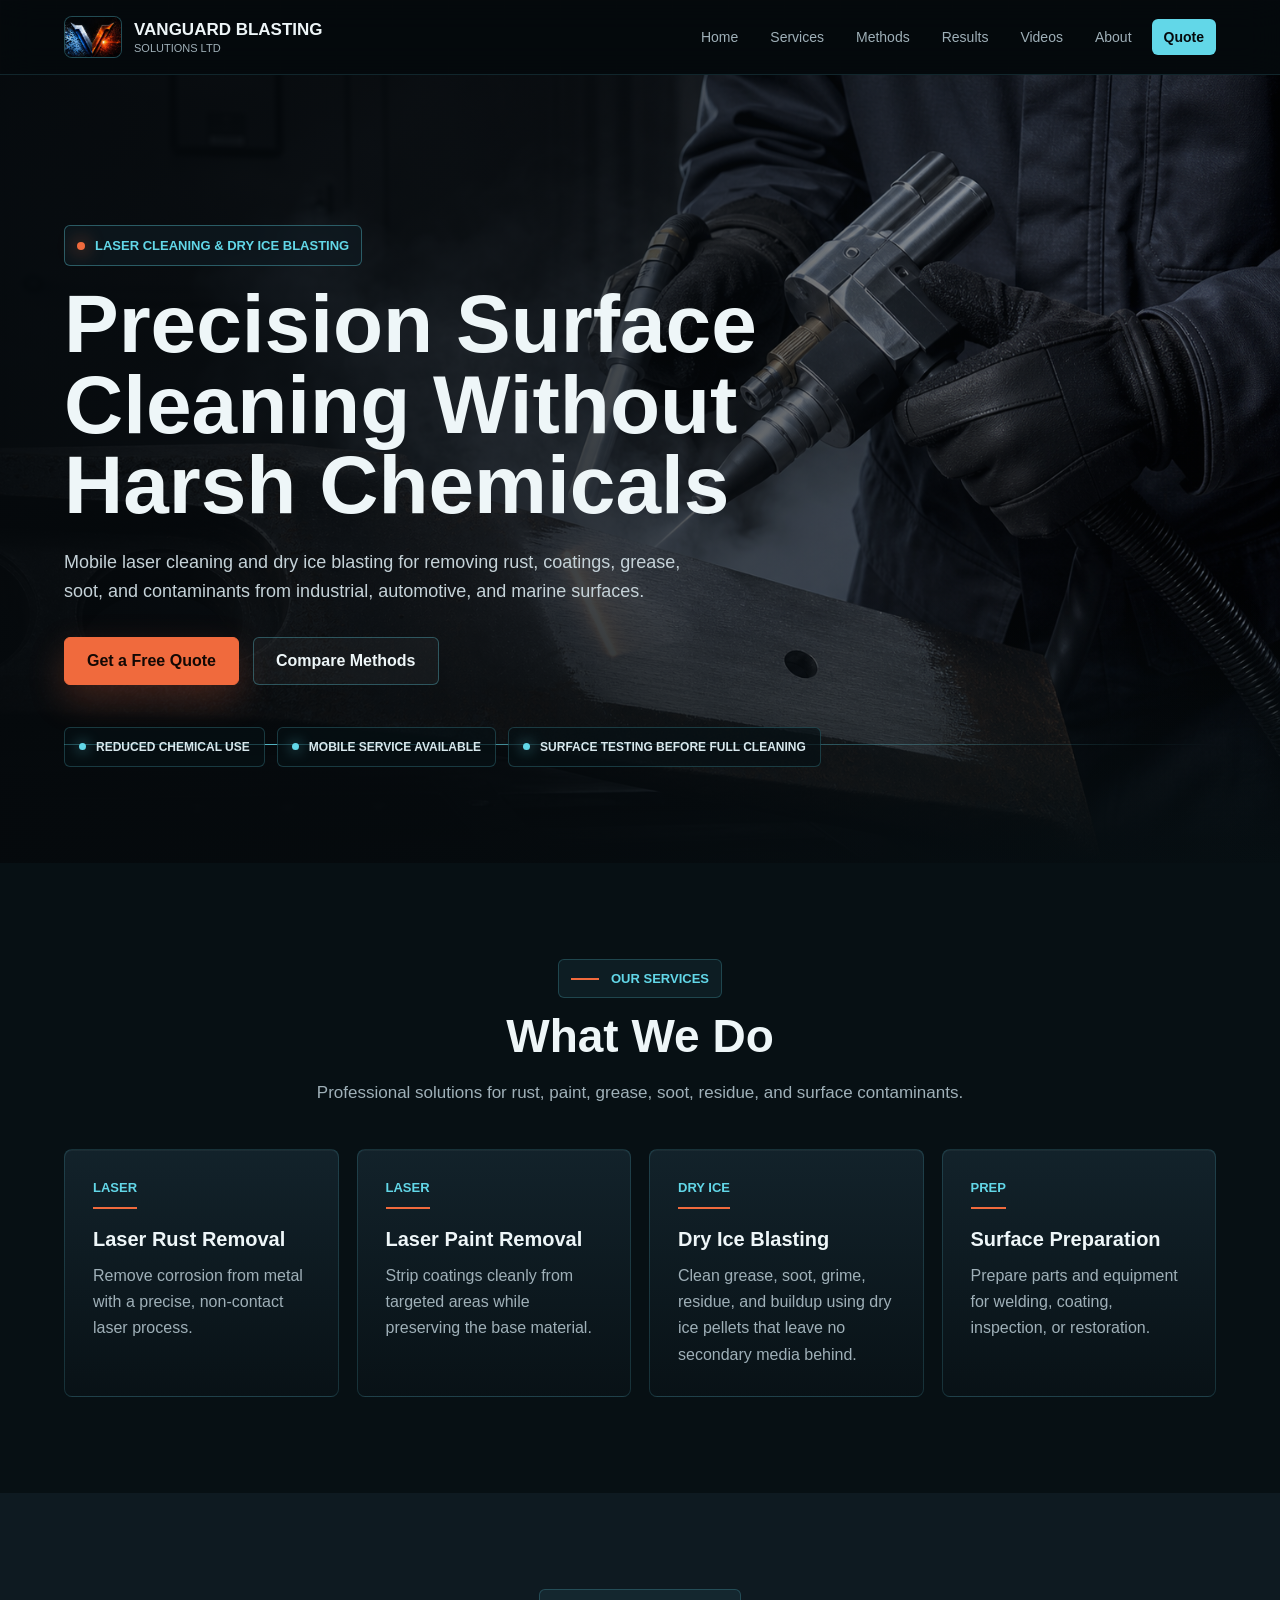
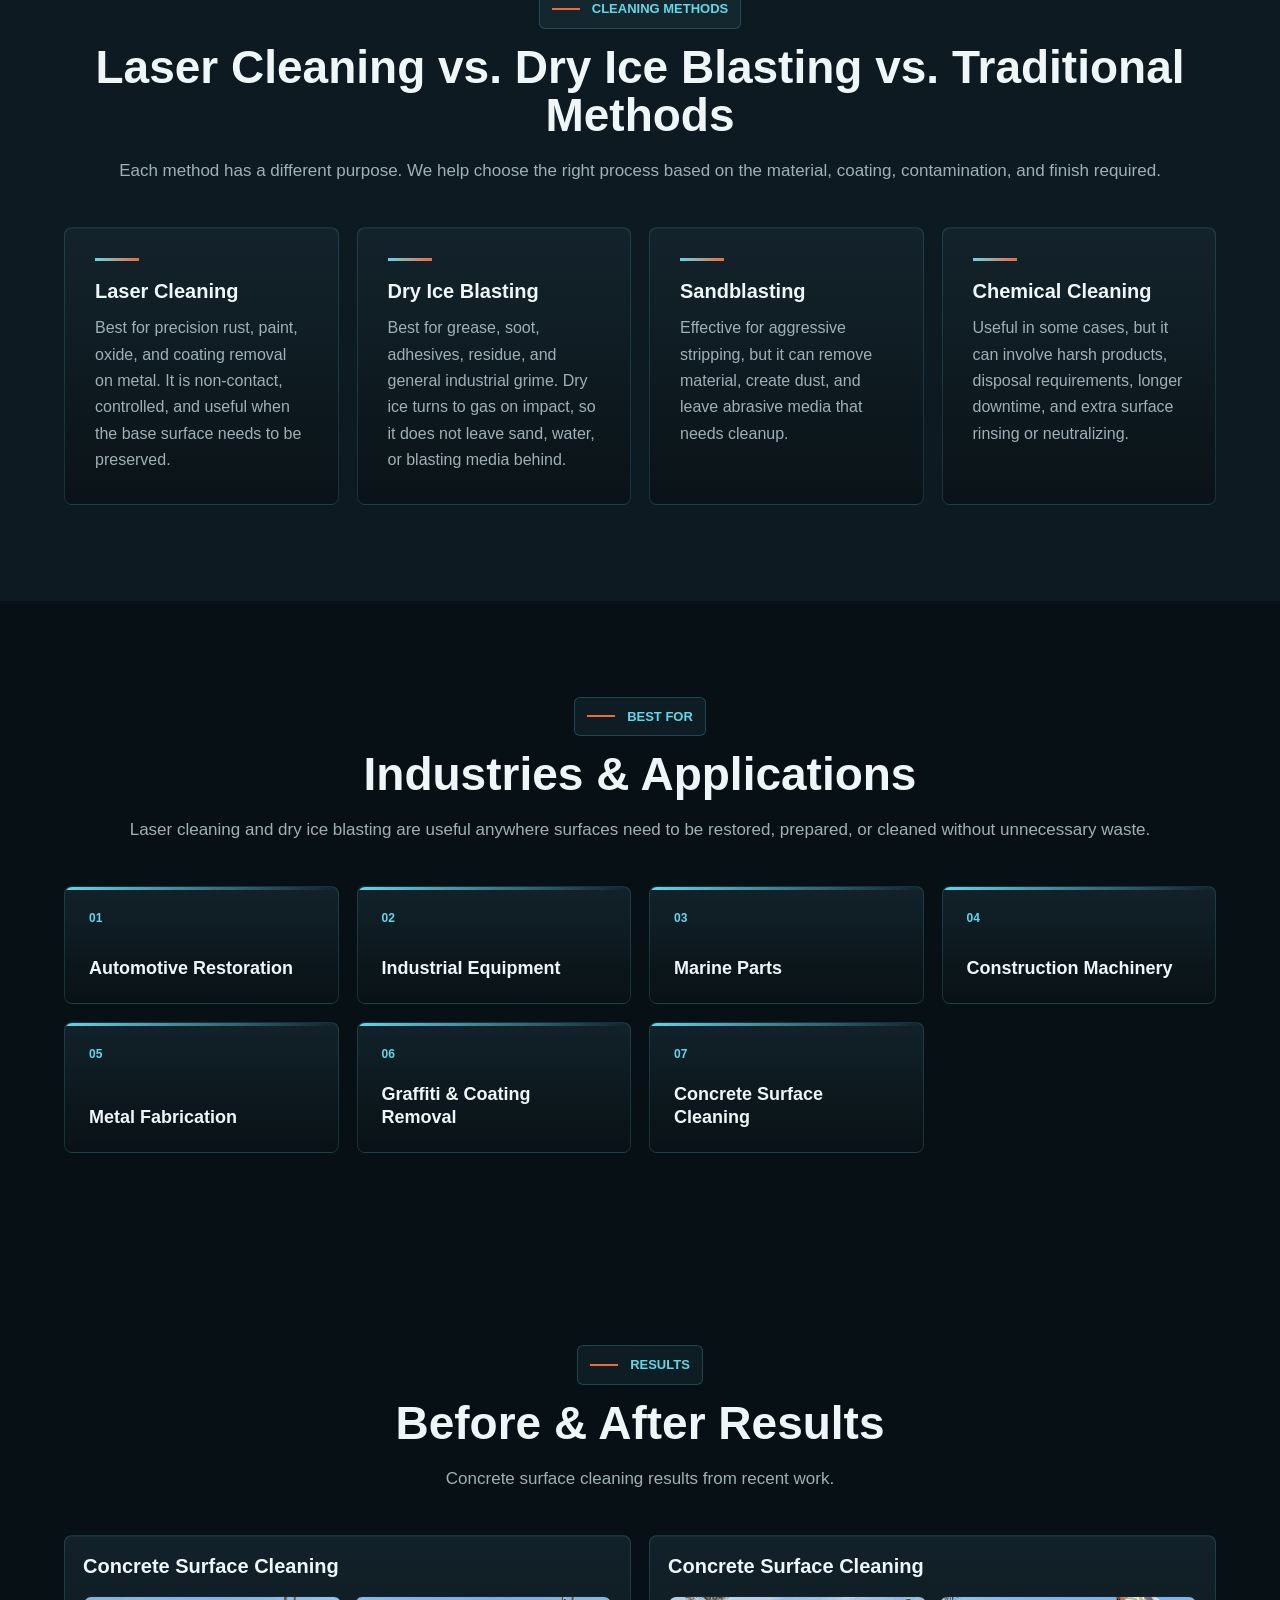
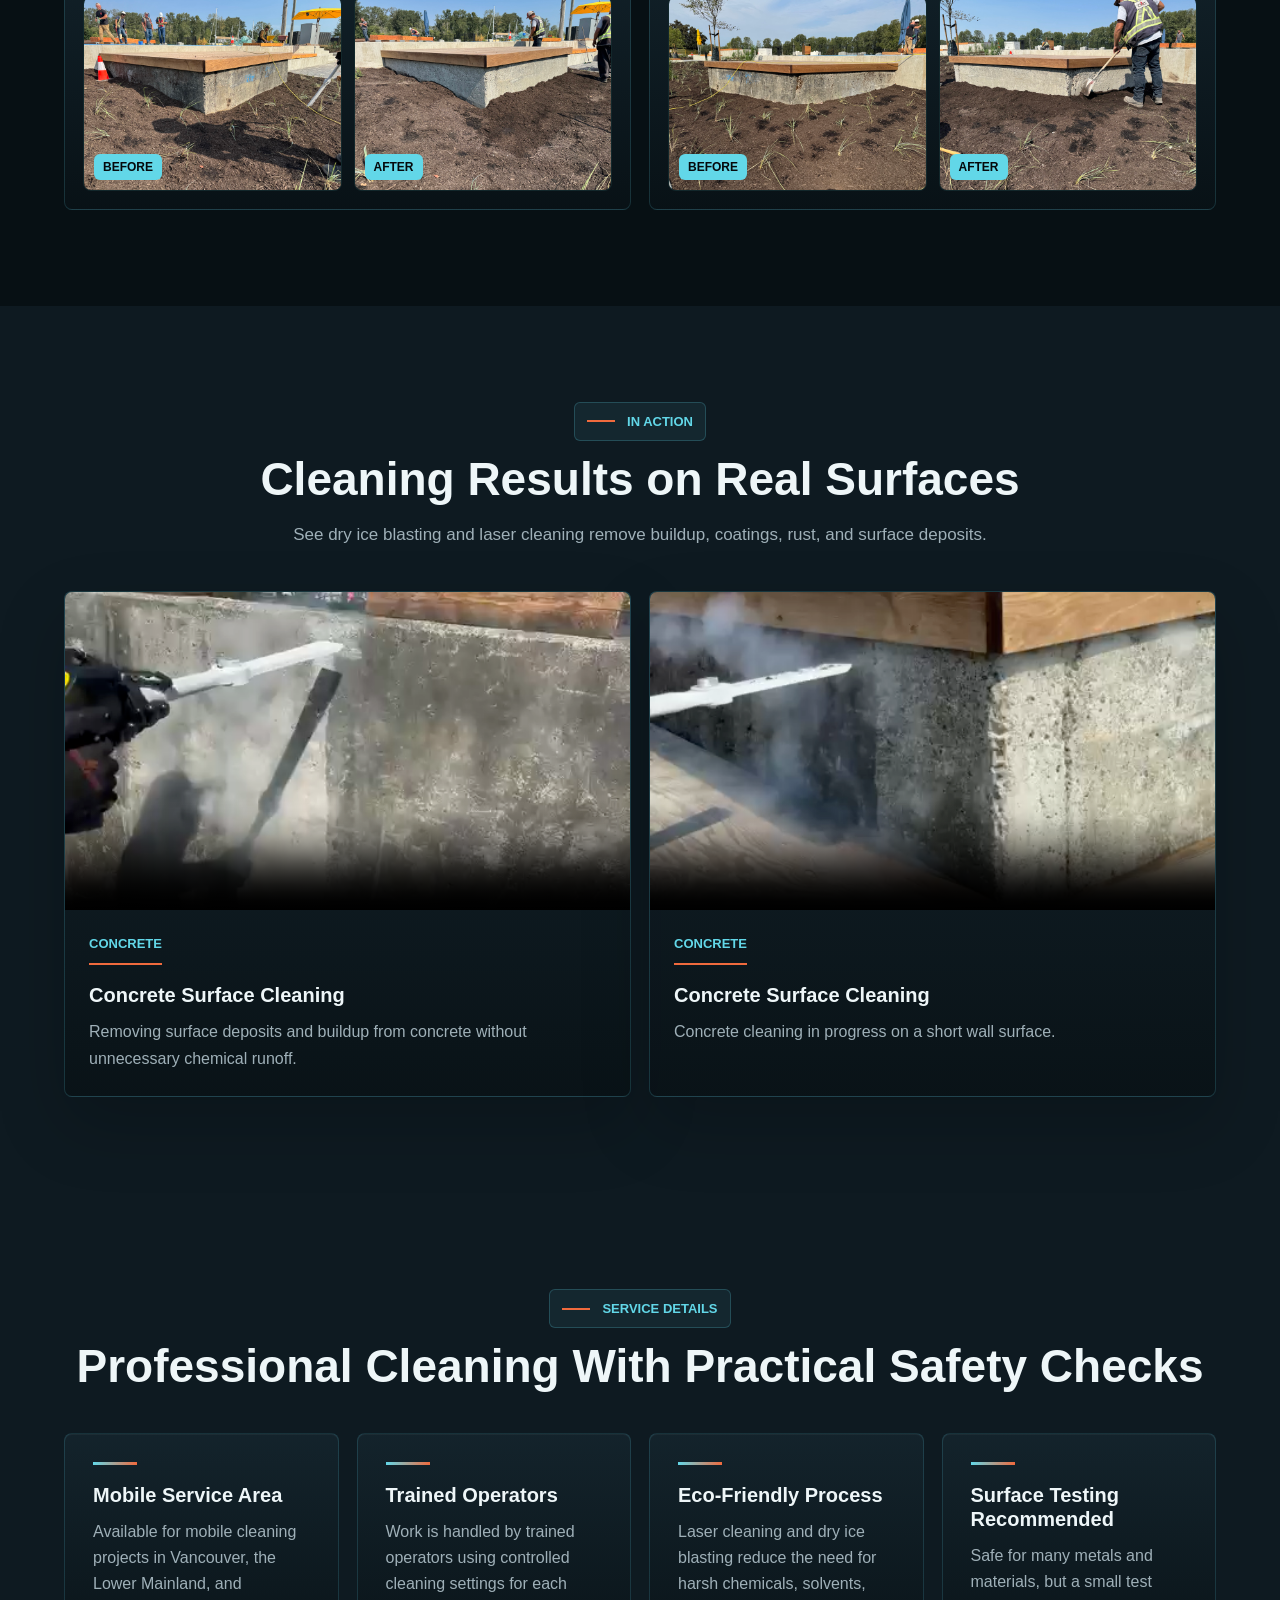
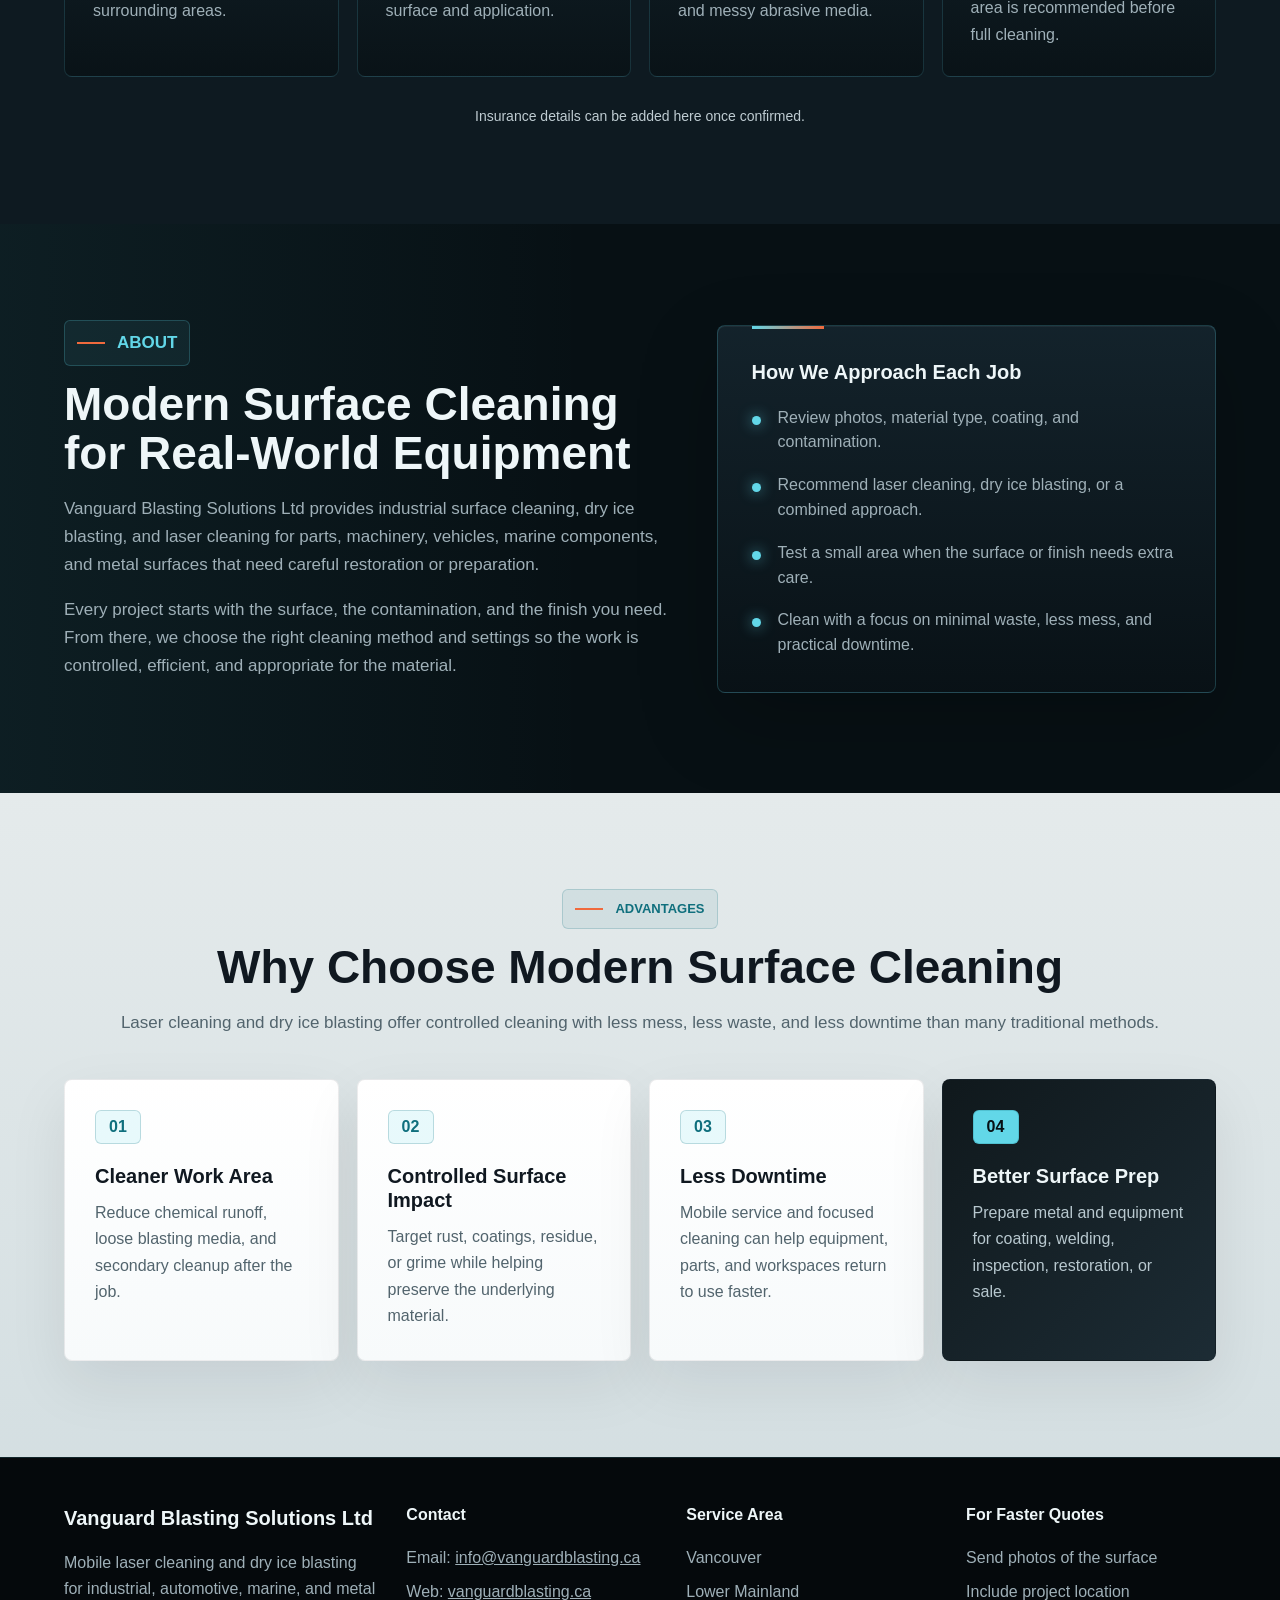
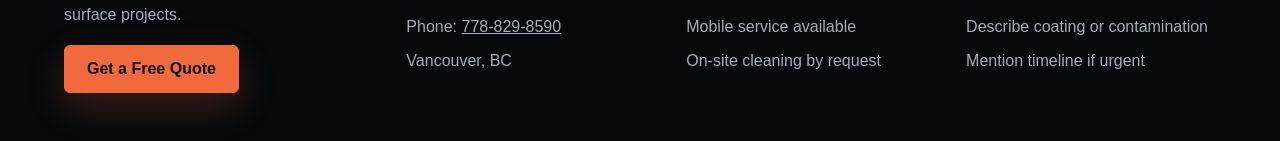
==== vanguardblasting.ca/index.html @ ca5e3fa9 "remove phone number" ====
<!DOCTYPE html>
<html lang="en">
<head>
    <meta charset="UTF-8">
    <meta name="viewport" content="width=device-width, initial-scale=1.0">
    <meta name="description" content="Mobile dry ice blasting and laser cleaning in Vancouver and the Lower Mainland for concrete, metal, equipment, automotive, marine, rust, and coating removal.">
    <meta name="robots" content="index, follow">
    <meta name="theme-color" content="#07090d">
    <link rel="canonical" href="https://vanguardblasting.ca/">
    <meta property="og:type" content="website">
    <meta property="og:site_name" content="Vanguard Blasting Solutions Ltd">
    <meta property="og:title" content="Dry Ice Blasting & Laser Cleaning in Vancouver">
    <meta property="og:description" content="Mobile industrial surface cleaning for concrete, metal, equipment, automotive, marine, rust, and coating removal.">
    <meta property="og:url" content="https://vanguardblasting.ca/">
    <meta property="og:image" content="https://vanguardblasting.ca/assets/hero-surface-cleaning.png">
    <meta name="twitter:card" content="summary_large_image">
    <meta name="twitter:title" content="Dry Ice Blasting & Laser Cleaning in Vancouver">
    <meta name="twitter:description" content="Mobile industrial surface cleaning for concrete, metal, equipment, automotive, marine, rust, and coating removal.">
    <meta name="twitter:image" content="https://vanguardblasting.ca/assets/hero-surface-cleaning.png">
    <title>Dry Ice Blasting & Laser Cleaning Vancouver | Vanguard Blasting</title>
    <link rel="stylesheet" href="style.css">
    <script type="application/ld+json">
        {
            "@context": "https://schema.org",
            "@type": "LocalBusiness",
            "name": "Vanguard Blasting Solutions Ltd",
            "url": "https://vanguardblasting.ca/",
            "logo": "https://vanguardblasting.ca/assets/vanguard-mark.png",
            "image": "https://vanguardblasting.ca/assets/hero-surface-cleaning.png",
            "email": "info@vanguardblasting.ca",
            "telephone": "+1-778-829-8590",
            "address": {
                "@type": "PostalAddress",
                "addressLocality": "Vancouver",
                "addressRegion": "BC",
                "addressCountry": "CA"
            },
            "areaServed": [
                "Vancouver",
                "Lower Mainland",
                "British Columbia"
            ],
            "description": "Mobile dry ice blasting, laser cleaning, and industrial surface cleaning for concrete, metal, equipment, automotive, marine, rust, and coating removal.",
            "knowsAbout": [
                "Dry ice blasting",
                "Laser cleaning",
                "Industrial surface cleaning",
                "Concrete surface cleaning",
                "Rust removal",
                "Coating removal"
            ],
            "makesOffer": [
                {
                    "@type": "Offer",
                    "itemOffered": {
                        "@type": "Service",
                        "name": "Dry Ice Blasting"
                    }
                },
                {
                    "@type": "Offer",
                    "itemOffered": {
                        "@type": "Service",
                        "name": "Laser Cleaning"
                    }
                },
                {
                    "@type": "Offer",
                    "itemOffered": {
                        "@type": "Service",
                        "name": "Concrete Surface Cleaning"
                    }
                }
            ]
        }
    </script>
</head>
<body>

<!-- NAVBAR -->
<header class="navbar">
    <a class="logo" href="#">
        <img class="logo-image" src="assets/vanguard-mark.png" alt="Vanguard Blasting Solutions Ltd logo">
        <span>
            <strong>Vanguard Blasting</strong>
            <small>Solutions Ltd</small>
        </span>
    </a>
    <nav>
        <a href="#">Home</a>
        <a href="#services">Services</a>
        <a href="#methods">Methods</a>
        <a href="#before-after">Results</a>
        <a href="#videos">Videos</a>
        <a href="#about">About</a>
        <a class="nav-quote" href="mailto:info@vanguardblasting.ca">Quote</a>
    </nav>
</header>

<main>

<!-- HERO -->
<section class="hero">
    <div class="hero-content">
        <p class="badge">Laser Cleaning & Dry Ice Blasting</p>
        <h1>Precision Surface Cleaning Without Harsh Chemicals</h1>
        <p class="subtitle">
            Mobile laser cleaning and dry ice blasting for removing rust, coatings, grease, soot, and contaminants from industrial, automotive, and marine surfaces.
        </p>
        <div class="hero-actions">
            <a href="mailto:info@vanguardblasting.ca" class="btn">Get a Free Quote</a>
            <a href="#methods" class="btn btn-secondary">Compare Methods</a>
        </div>
    </div>

    <div class="hero-highlights" aria-label="Service highlights">
        <span>Reduced chemical use</span>
        <span>Mobile service available</span>
        <span>Surface testing before full cleaning</span>
    </div>
</section>

<!-- SERVICES -->
<section id="services" class="services">
    <p class="section-label">Our Services</p>
    <h2>What We Do</h2>
    <p class="section-sub">
        Professional solutions for rust, paint, grease, soot, residue, and surface contaminants.
    </p>

    <div class="grid">
        <div class="card">
            <span class="card-kicker">Laser</span>
            <h3>Laser Rust Removal</h3>
            <p>Remove corrosion from metal with a precise, non-contact laser process.</p>
        </div>

        <div class="card">
            <span class="card-kicker">Laser</span>
            <h3>Laser Paint Removal</h3>
            <p>Strip coatings cleanly from targeted areas while preserving the base material.</p>
        </div>

        <div class="card">
            <span class="card-kicker">Dry Ice</span>
            <h3>Dry Ice Blasting</h3>
            <p>Clean grease, soot, grime, residue, and buildup using dry ice pellets that leave no secondary media behind.</p>
        </div>

        <div class="card">
            <span class="card-kicker">Prep</span>
            <h3>Surface Preparation</h3>
            <p>Prepare parts and equipment for welding, coating, inspection, or restoration.</p>
        </div>
    </div>
</section>

<!-- METHODS -->
<section id="methods" class="methods">
    <p class="section-label">Cleaning Methods</p>
    <h2>Laser Cleaning vs. Dry Ice Blasting vs. Traditional Methods</h2>
    <p class="section-sub">
        Each method has a different purpose. We help choose the right process based on the material, coating, contamination, and finish required.
    </p>

    <div class="comparison-grid">
        <div class="method-card">
            <h3>Laser Cleaning</h3>
            <p>
                Best for precision rust, paint, oxide, and coating removal on metal. It is non-contact, controlled, and useful when the base surface needs to be preserved.
            </p>
        </div>

        <div class="method-card">
            <h3>Dry Ice Blasting</h3>
            <p>
                Best for grease, soot, adhesives, residue, and general industrial grime. Dry ice turns to gas on impact, so it does not leave sand, water, or blasting media behind.
            </p>
        </div>

        <div class="method-card">
            <h3>Sandblasting</h3>
            <p>
                Effective for aggressive stripping, but it can remove material, create dust, and leave abrasive media that needs cleanup.
            </p>
        </div>

        <div class="method-card">
            <h3>Chemical Cleaning</h3>
            <p>
                Useful in some cases, but it can involve harsh products, disposal requirements, longer downtime, and extra surface rinsing or neutralizing.
            </p>
        </div>
    </div>
</section>

<!-- BEST FOR -->
<section class="best-for">
    <p class="section-label">Best For</p>
    <h2>Industries & Applications</h2>
    <p class="section-sub">
        Laser cleaning and dry ice blasting are useful anywhere surfaces need to be restored, prepared, or cleaned without unnecessary waste.
    </p>

    <div class="industry-grid">
        <div class="industry-item">
            <span>01</span>
            <strong>Automotive Restoration</strong>
        </div>
        <div class="industry-item">
            <span>02</span>
            <strong>Industrial Equipment</strong>
        </div>
        <div class="industry-item">
            <span>03</span>
            <strong>Marine Parts</strong>
        </div>
        <div class="industry-item">
            <span>04</span>
            <strong>Construction Machinery</strong>
        </div>
        <div class="industry-item">
            <span>05</span>
            <strong>Metal Fabrication</strong>
        </div>
        <div class="industry-item">
            <span>06</span>
            <strong>Graffiti & Coating Removal</strong>
        </div>
        <div class="industry-item">
            <span>07</span>
            <strong>Concrete Surface Cleaning</strong>
        </div>
    </div>
</section>

<!-- BEFORE & AFTER -->
<section id="before-after" class="before-after">
    <p class="section-label">Results</p>
    <h2>Before & After Results</h2>
    <p class="section-sub">
        Concrete surface cleaning results from recent work.
    </p>

    <div class="before-after-grid">
        <article class="before-after-card">
            <h3>Concrete Surface Cleaning</h3>
            <div class="comparison-pair">
                <figure>
                    <button class="before-after-trigger" type="button" data-before="assets/before-after/concrete-left-before.jpg" data-after="assets/before-after/concrete-left-after.jpg" data-caption="Concrete Surface Cleaning">
                        <img src="assets/before-after/concrete-left-before.jpg" alt="Concrete wall before cleaning">
                    </button>
                    <figcaption>Before</figcaption>
                </figure>
                <figure>
                    <button class="before-after-trigger" type="button" data-before="assets/before-after/concrete-left-before.jpg" data-after="assets/before-after/concrete-left-after.jpg" data-caption="Concrete Surface Cleaning">
                        <img src="assets/before-after/concrete-left-after.jpg" alt="Concrete wall after cleaning">
                    </button>
                    <figcaption>After</figcaption>
                </figure>
            </div>
        </article>

        <article class="before-after-card">
            <h3>Concrete Surface Cleaning</h3>
            <div class="comparison-pair">
                <figure>
                    <button class="before-after-trigger" type="button" data-before="assets/before-after/concrete-right-before.jpg" data-after="assets/before-after/concrete-right-after.jpg" data-caption="Concrete Surface Cleaning">
                        <img src="assets/before-after/concrete-right-before.jpg" alt="Concrete wall before cleaning">
                    </button>
                    <figcaption>Before</figcaption>
                </figure>
                <figure>
                    <button class="before-after-trigger" type="button" data-before="assets/before-after/concrete-right-before.jpg" data-after="assets/before-after/concrete-right-after.jpg" data-caption="Concrete Surface Cleaning">
                        <img src="assets/before-after/concrete-right-after.jpg" alt="Concrete wall after cleaning">
                    </button>
                    <figcaption>After</figcaption>
                </figure>
            </div>
        </article>
    </div>
</section>

<!-- VIDEOS -->
<section id="videos" class="videos">
    <p class="section-label">In Action</p>
    <h2>Cleaning Results on Real Surfaces</h2>
    <p class="section-sub">
        See dry ice blasting and laser cleaning remove buildup, coatings, rust, and surface deposits.
    </p>

    <div class="video-grid">
        <article class="video-card">
            <video controls preload="metadata" poster="assets/videos/concrete-surface-cleaning-poster.png">
                <source src="assets/videos/concrete-surface-cleaning.mp4" type="video/mp4">
            </video>
            <div class="video-copy">
                <span class="card-kicker">Concrete</span>
                <h3>Concrete Surface Cleaning</h3>
                <p>Removing surface deposits and buildup from concrete without unnecessary chemical runoff.</p>
            </div>
        </article>

        <article class="video-card">
            <video controls preload="metadata" poster="assets/videos/short-wall-concrete-cleaning-poster.png">
                <source src="assets/videos/short-wall-concrete-cleaning.mp4" type="video/mp4">
            </video>
            <div class="video-copy">
                <span class="card-kicker">Concrete</span>
                <h3>Concrete Surface Cleaning</h3>
                <p>Concrete cleaning in progress on a short wall surface.</p>
            </div>
        </article>
    </div>
</section>

<!-- TRUST -->
<section class="trust">
    <p class="section-label">Service Details</p>
    <h2>Professional Cleaning With Practical Safety Checks</h2>

    <div class="trust-grid">
        <div class="trust-item">
            <h3>Mobile Service Area</h3>
            <p>Available for mobile cleaning projects in Vancouver, the Lower Mainland, and surrounding areas.</p>
        </div>

        <div class="trust-item">
            <h3>Trained Operators</h3>
            <p>Work is handled by trained operators using controlled cleaning settings for each surface and application.</p>
        </div>

        <div class="trust-item">
            <h3>Eco-Friendly Process</h3>
            <p>Laser cleaning and dry ice blasting reduce the need for harsh chemicals, solvents, and messy abrasive media.</p>
        </div>

        <div class="trust-item">
            <h3>Surface Testing Recommended</h3>
            <p>Safe for many metals and materials, but a small test area is recommended before full cleaning.</p>
        </div>
    </div>

    <p class="trust-note">
        Insurance details can be added here once confirmed.
    </p>
</section>

<!-- ABOUT -->
<section id="about" class="about">
    <div class="about-content">
        <div>
            <p class="section-label">About</p>
            <h2>Modern Surface Cleaning for Real-World Equipment</h2>
            <p>
                Vanguard Blasting Solutions Ltd provides industrial surface cleaning, dry ice blasting, and laser cleaning for parts, machinery, vehicles, marine components, and metal surfaces that need careful restoration or preparation.
            </p>
            <p>
                Every project starts with the surface, the contamination, and the finish you need. From there, we choose the right cleaning method and settings so the work is controlled, efficient, and appropriate for the material.
            </p>
        </div>

        <div class="about-panel">
            <h3>How We Approach Each Job</h3>
            <ul>
                <li>Review photos, material type, coating, and contamination.</li>
                <li>Recommend laser cleaning, dry ice blasting, or a combined approach.</li>
                <li>Test a small area when the surface or finish needs extra care.</li>
                <li>Clean with a focus on minimal waste, less mess, and practical downtime.</li>
            </ul>
        </div>
    </div>
</section>

<!-- WHY -->
<section class="why">
    <p class="section-label">Advantages</p>
    <h2>Why Choose Modern Surface Cleaning</h2>
    <p class="section-sub">
        Laser cleaning and dry ice blasting offer controlled cleaning with less mess, less waste, and less downtime than many traditional methods.
    </p>

    <div class="why-grid">
        <div class="why-card">
            <span>01</span>
            <h3>Cleaner Work Area</h3>
            <p>Reduce chemical runoff, loose blasting media, and secondary cleanup after the job.</p>
        </div>

        <div class="why-card">
            <span>02</span>
            <h3>Controlled Surface Impact</h3>
            <p>Target rust, coatings, residue, or grime while helping preserve the underlying material.</p>
        </div>

        <div class="why-card">
            <span>03</span>
            <h3>Less Downtime</h3>
            <p>Mobile service and focused cleaning can help equipment, parts, and workspaces return to use faster.</p>
        </div>

        <div class="why-card why-card-featured">
            <span>04</span>
            <h3>Better Surface Prep</h3>
            <p>Prepare metal and equipment for coating, welding, inspection, restoration, or sale.</p>
        </div>
    </div>
</section>

</main>

<div class="image-modal" id="image-modal" aria-hidden="true" role="dialog" aria-modal="true" aria-label="Image preview">
    <button class="image-modal-close" type="button" aria-label="Close image preview">X</button>
    <figure>
        <div class="image-modal-pair">
            <div>
                <img data-modal-before src="" alt="">
                <span>Before</span>
            </div>
            <div>
                <img data-modal-after src="" alt="">
                <span>After</span>
            </div>
        </div>
        <figcaption></figcaption>
    </figure>
</div>

<!-- FOOTER -->
<footer id="contact" class="footer">
    <div>
        <h3>Vanguard Blasting Solutions Ltd</h3>
        <p>Mobile laser cleaning and dry ice blasting for industrial, automotive, marine, and metal surface projects.</p>
        <a href="mailto:info@vanguardblasting.ca" class="btn">Get a Free Quote</a>
    </div>

    <div>
        <h4>Contact</h4>
        <p>Email: <a href="mailto:info@vanguardblasting.ca">info@vanguardblasting.ca</a></p>
        <p>Web: <a href="https://vanguardblasting.ca">vanguardblasting.ca</a></p>
        <p>Phone: <a href="tel:+17788298590">778-829-8590</a></p>
        <p>Vancouver, BC</p>
    </div>

    <div>
        <h4>Service Area</h4>
        <p>Vancouver</p>
        <p>Lower Mainland</p>
        <p>Mobile service available</p>
        <p>On-site cleaning by request</p>
    </div>

    <div>
        <h4>For Faster Quotes</h4>
        <p>Send photos of the surface</p>
        <p>Include project location</p>
        <p>Describe coating or contamination</p>
        <p>Mention timeline if urgent</p>
    </div>
</footer>

<script>
    const modal = document.getElementById("image-modal");
    const modalBeforeImage = modal.querySelector("[data-modal-before]");
    const modalAfterImage = modal.querySelector("[data-modal-after]");
    const modalCaption = modal.querySelector("figcaption");
    const modalClose = modal.querySelector(".image-modal-close");
    let activeTrigger = null;

    function openImageModal(trigger) {
        activeTrigger = trigger;
        modalBeforeImage.src = trigger.dataset.before;
        modalBeforeImage.alt = "Concrete wall before cleaning";
        modalAfterImage.src = trigger.dataset.after;
        modalAfterImage.alt = "Concrete wall after cleaning";
        modalCaption.textContent = trigger.dataset.caption;
        modal.classList.add("is-open");
        modal.setAttribute("aria-hidden", "false");
        document.body.classList.add("modal-open");
        modalClose.focus();
    }

    function closeImageModal() {
        modal.classList.remove("is-open");
        modal.setAttribute("aria-hidden", "true");
        document.body.classList.remove("modal-open");
        modalBeforeImage.src = "";
        modalAfterImage.src = "";

        if (activeTrigger) {
            activeTrigger.focus();
        }
    }

    document.querySelectorAll(".before-after-trigger").forEach((trigger) => {
        trigger.addEventListener("click", () => openImageModal(trigger));
    });

    modalClose.addEventListener("click", closeImageModal);

    modal.addEventListener("click", (event) => {
        if (event.target === modal) {
            closeImageModal();
        }
    });

    document.addEventListener("keydown", (event) => {
        if (event.key === "Escape" && modal.classList.contains("is-open")) {
            closeImageModal();
        }
    });
</script>

</body>
</html>
---- vanguardblasting.ca/style.css ----
:root {
    --ink: #071014;
    --panel: #0e1a21;
    --panel-soft: #14242d;
    --steel: #9fb3bf;
    --text: #eef6f8;
    --muted: #9fb0b8;
    --line: #27404c;
    --ice: #62d7e8;
    --signal: #f06a3d;
    --clean: #d7f8ff;
    --light: #eef4f5;
    --dark: #05090c;
}

* {
    box-sizing: border-box;
}

html {
    scroll-behavior: smooth;
}

body {
    margin: 0;
    font-family: Arial, Helvetica, sans-serif;
    background: var(--ink);
    color: var(--text);
}

body.modal-open {
    overflow: hidden;
}

body::before {
    content: "";
    position: fixed;
    inset: 0;
    pointer-events: none;
    background-image:
        linear-gradient(rgba(98, 215, 232, 0.035) 1px, transparent 1px),
        linear-gradient(90deg, rgba(98, 215, 232, 0.035) 1px, transparent 1px);
    background-size: 56px 56px;
    -webkit-mask-image: linear-gradient(to bottom, black, transparent 72%);
    mask-image: linear-gradient(to bottom, black, transparent 72%);
}

a {
    color: inherit;
}

/* NAV */
.navbar {
    position: sticky;
    top: 0;
    z-index: 10;
    display: flex;
    align-items: center;
    justify-content: space-between;
    gap: 24px;
    padding: 16px clamp(20px, 5vw, 64px);
    background: rgba(5, 9, 12, 0.88);
    border-bottom: 1px solid rgba(98, 215, 232, 0.14);
    backdrop-filter: blur(16px);
}

.logo {
    display: inline-flex;
    align-items: center;
    gap: 12px;
    text-decoration: none;
    text-transform: uppercase;
    letter-spacing: 0;
}

.logo-mark {
    display: grid;
    place-items: center;
    width: 46px;
    height: 42px;
    border: 1px solid var(--ice);
    border-radius: 8px;
    color: var(--clean);
    font-size: 13px;
    font-weight: 800;
    background: linear-gradient(135deg, rgba(98, 215, 232, 0.18), rgba(240, 106, 61, 0.12));
    box-shadow: inset 0 0 24px rgba(98, 215, 232, 0.18);
}

.logo-image {
    display: block;
    width: 58px;
    height: 42px;
    border: 1px solid rgba(98, 215, 232, 0.32);
    border-radius: 8px;
    background: #05090c;
    object-fit: cover;
    object-position: center;
    box-shadow: inset 0 0 24px rgba(98, 215, 232, 0.18);
}

.logo strong,
.logo small {
    display: block;
}

.logo strong {
    font-size: 17px;
}

.logo small {
    margin-top: 2px;
    color: var(--muted);
    font-size: 11px;
}

.navbar nav {
    display: flex;
    align-items: center;
    gap: 8px;
    flex-wrap: wrap;
    justify-content: flex-end;
}

.navbar a {
    text-decoration: none;
}

.navbar nav a {
    padding: 10px 12px;
    border-radius: 6px;
    color: var(--muted);
    font-size: 14px;
}

.navbar nav a:hover {
    color: var(--text);
    background: rgba(98, 215, 232, 0.08);
}

.navbar .nav-quote {
    color: var(--dark);
    background: var(--ice);
    font-weight: 700;
}

.navbar .nav-quote:hover {
    color: var(--dark);
    background: var(--clean);
}

/* SHARED */
section {
    position: relative;
    padding: 96px clamp(20px, 5vw, 64px);
}

section > h2,
section > .section-label,
section > .section-sub,
.services > .grid,
.comparison-grid,
.industry-grid,
.before-after-grid,
.video-grid,
.trust-grid,
.about > p,
.why-grid {
    max-width: 1180px;
    margin-left: auto;
    margin-right: auto;
}

h1,
h2,
h3,
p {
    margin-top: 0;
}

h1 {
    max-width: 780px;
    margin-bottom: 22px;
    font-size: clamp(42px, 7vw, 82px);
    line-height: 0.98;
    letter-spacing: 0;
}

h2 {
    margin-bottom: 18px;
    font-size: clamp(30px, 4vw, 46px);
    line-height: 1.05;
    letter-spacing: 0;
}

h3 {
    font-size: 20px;
    line-height: 1.2;
}

p {
    color: var(--muted);
    line-height: 1.65;
}

.section-label,
.badge,
.card-kicker {
    color: var(--ice);
    font-size: 13px;
    font-weight: 800;
    letter-spacing: 0;
    text-transform: uppercase;
}

.section-label {
    display: inline-flex;
    align-items: center;
    gap: 12px;
    margin-bottom: 14px;
    padding: 8px 12px;
    border: 1px solid rgba(98, 215, 232, 0.22);
    border-radius: 6px;
    background: rgba(98, 215, 232, 0.07);
}

.section-label::before {
    content: "";
    width: 28px;
    height: 2px;
    background: var(--signal);
}

.section-sub {
    max-width: 760px;
    margin-bottom: 0;
    font-size: 17px;
}

.btn {
    display: inline-flex;
    align-items: center;
    justify-content: center;
    min-height: 48px;
    padding: 14px 22px;
    border: 1px solid var(--signal);
    border-radius: 6px;
    color: #130804;
    background: var(--signal);
    font-weight: 800;
    text-decoration: none;
    box-shadow: 0 14px 36px rgba(240, 106, 61, 0.24);
    transition: transform 160ms ease, background 160ms ease, border-color 160ms ease;
}

.btn:hover {
    transform: translateY(-2px);
    background: #ff7f54;
    border-color: #ff7f54;
}

.btn-secondary {
    color: var(--text);
    background: rgba(255, 255, 255, 0.04);
    border-color: rgba(98, 215, 232, 0.32);
    box-shadow: none;
}

.btn-secondary:hover {
    color: var(--dark);
    background: var(--ice);
    border-color: var(--ice);
}

/* HERO */
.hero {
    min-height: 780px;
    display: grid;
    align-items: end;
    padding-top: 150px;
    overflow: hidden;
    background:
        linear-gradient(90deg, rgba(5, 9, 12, 0.96) 0%, rgba(5, 9, 12, 0.8) 42%, rgba(5, 9, 12, 0.16) 100%),
        linear-gradient(0deg, var(--ink) 0%, transparent 34%),
        url("assets/hero-surface-cleaning.png") center right / cover no-repeat;
}

.hero::after {
    content: "";
    position: absolute;
    left: clamp(20px, 5vw, 64px);
    right: clamp(20px, 5vw, 64px);
    bottom: 118px;
    height: 1px;
    background: linear-gradient(90deg, var(--ice), rgba(98, 215, 232, 0));
}

.hero-content {
    position: relative;
    z-index: 1;
    max-width: 900px;
}

.badge {
    display: inline-flex;
    align-items: center;
    gap: 10px;
    margin-bottom: 18px;
    padding: 9px 12px;
    border: 1px solid rgba(98, 215, 232, 0.36);
    border-radius: 6px;
    background: rgba(14, 26, 33, 0.72);
}

.badge::before {
    content: "";
    width: 8px;
    height: 8px;
    border-radius: 50%;
    background: var(--signal);
    box-shadow: 0 0 18px var(--signal);
}

.subtitle {
    max-width: 650px;
    margin-bottom: 30px;
    color: #c5d2d8;
    font-size: 18px;
}

.hero-actions {
    display: flex;
    gap: 14px;
    flex-wrap: wrap;
}

.hero-highlights {
    position: relative;
    z-index: 1;
    display: flex;
    align-items: center;
    flex-wrap: wrap;
    gap: 12px;
    max-width: 900px;
    margin-top: 42px;
}

.hero-highlights span {
    display: inline-flex;
    align-items: center;
    gap: 10px;
    min-height: 40px;
    padding: 9px 14px;
    border: 1px solid rgba(98, 215, 232, 0.22);
    border-radius: 6px;
    color: #d8e8ed;
    background: rgba(7, 16, 20, 0.7);
    font-size: 12px;
    font-weight: 800;
    text-transform: uppercase;
}

.hero-highlights span::before {
    content: "";
    width: 7px;
    height: 7px;
    border-radius: 50%;
    background: var(--ice);
    box-shadow: 0 0 14px rgba(98, 215, 232, 0.8);
}

/* SERVICES */
.services {
    text-align: center;
}

.grid,
.comparison-grid,
.industry-grid,
.before-after-grid,
.video-grid,
.trust-grid {
    display: grid;
    gap: 18px;
    margin-top: 42px;
}

.grid {
    grid-template-columns: repeat(auto-fit, minmax(250px, 1fr));
}

.card,
.method-card,
.trust-item,
.why-card {
    border: 1px solid rgba(98, 215, 232, 0.16);
    border-radius: 8px;
    background: linear-gradient(180deg, rgba(20, 36, 45, 0.92), rgba(9, 18, 23, 0.92));
    box-shadow: inset 0 1px 0 rgba(255, 255, 255, 0.04);
}

.card {
    min-height: 230px;
    padding: 28px;
    text-align: left;
    transition: transform 180ms ease, border-color 180ms ease, background 180ms ease, box-shadow 180ms ease;
}

.card:hover {
    transform: translateY(-6px);
    border-color: rgba(98, 215, 232, 0.34);
    background: linear-gradient(180deg, rgba(26, 47, 58, 0.96), rgba(11, 23, 29, 0.96));
    box-shadow: 0 28px 70px rgba(0, 0, 0, 0.22);
}

.card h3,
.method-card h3,
.trust-item h3 {
    margin-top: 18px;
    margin-bottom: 12px;
}

.card p,
.method-card p,
.trust-item p,
.why-card p {
    margin-bottom: 0;
}

.card-kicker {
    display: inline-block;
    padding-bottom: 12px;
    border-bottom: 2px solid var(--signal);
    transition: border-color 180ms ease, padding-right 180ms ease;
}

.card:hover .card-kicker {
    padding-right: 24px;
    border-color: var(--ice);
}

/* METHODS */
.methods,
.trust {
    background: var(--panel);
    text-align: center;
}

.comparison-grid {
    grid-template-columns: repeat(auto-fit, minmax(240px, 1fr));
}

.method-card {
    min-height: 270px;
    padding: 30px;
    text-align: left;
    transition: transform 180ms ease, border-color 180ms ease, box-shadow 180ms ease;
}

.method-card:hover {
    transform: translateY(-4px);
    border-color: rgba(98, 215, 232, 0.3);
    box-shadow: 0 22px 58px rgba(0, 0, 0, 0.16);
}

.method-card::before,
.trust-item::before {
    content: "";
    display: block;
    width: 44px;
    height: 3px;
    background: linear-gradient(90deg, var(--ice), var(--signal));
    transition: width 180ms ease;
}

.method-card:hover::before {
    width: 64px;
}

/* BEST FOR */
.best-for {
    text-align: center;
}

.industry-grid {
    grid-template-columns: repeat(auto-fit, minmax(220px, 1fr));
}

.industry-item {
    position: relative;
    min-height: 118px;
    display: flex;
    flex-direction: column;
    justify-content: space-between;
    align-items: center;
    gap: 22px;
    padding: 24px;
    border: 1px solid rgba(98, 215, 232, 0.16);
    border-radius: 8px;
    background:
        linear-gradient(180deg, rgba(20, 36, 45, 0.9), rgba(9, 18, 23, 0.92));
    color: var(--text);
    text-align: left;
    overflow: hidden;
    transition: transform 180ms ease, border-color 180ms ease, box-shadow 180ms ease;
}

.industry-item::before {
    content: "";
    position: absolute;
    top: 0;
    left: 0;
    right: 0;
    height: 3px;
    background: linear-gradient(90deg, var(--ice), transparent);
}

.industry-item span {
    align-self: flex-start;
    color: var(--ice);
    font-size: 12px;
    font-weight: 900;
}

.industry-item strong {
    align-self: stretch;
    font-size: 18px;
    line-height: 1.25;
}

.industry-item:hover {
    transform: translateY(-5px);
    border-color: rgba(98, 215, 232, 0.34);
    box-shadow: 0 26px 68px rgba(0, 0, 0, 0.2);
}

.industry-item:hover::before {
    background: linear-gradient(90deg, var(--ice), var(--signal));
}

/* BEFORE & AFTER */
.before-after {
    text-align: center;
}

.before-after-grid {
    grid-template-columns: repeat(auto-fit, minmax(320px, 1fr));
}

.before-after-card {
    padding: 18px;
    border: 1px solid rgba(98, 215, 232, 0.16);
    border-radius: 8px;
    background: linear-gradient(180deg, rgba(20, 36, 45, 0.92), rgba(9, 18, 23, 0.92));
    text-align: left;
    box-shadow: inset 0 1px 0 rgba(255, 255, 255, 0.04);
}

.before-after-card h3 {
    margin-bottom: 18px;
}

.comparison-pair {
    display: grid;
    grid-template-columns: repeat(2, minmax(0, 1fr));
    gap: 12px;
}

.comparison-pair figure {
    position: relative;
    margin: 0;
    overflow: hidden;
    border: 1px solid rgba(98, 215, 232, 0.14);
    border-radius: 8px;
    background: #05090c;
}

.comparison-pair img {
    display: block;
    width: 100%;
    aspect-ratio: 4 / 3;
    object-fit: cover;
    transition: transform 180ms ease, filter 180ms ease;
}

.before-after-trigger {
    display: block;
    width: 100%;
    padding: 0;
    border: 0;
    color: inherit;
    background: transparent;
    cursor: zoom-in;
}

.before-after-trigger:hover img,
.before-after-trigger:focus-visible img {
    transform: scale(1.035);
    filter: brightness(1.08);
}

.before-after-trigger:focus-visible {
    outline: 2px solid var(--ice);
    outline-offset: -2px;
}

.comparison-pair figcaption {
    position: absolute;
    left: 10px;
    bottom: 10px;
    padding: 6px 9px;
    border-radius: 6px;
    color: var(--dark);
    background: var(--ice);
    font-size: 12px;
    font-weight: 900;
    text-transform: uppercase;
}

.image-modal {
    position: fixed;
    inset: 0;
    z-index: 100;
    display: none;
    align-items: center;
    justify-content: center;
    padding: clamp(18px, 4vw, 44px);
    background: rgba(5, 9, 12, 0.92);
    backdrop-filter: blur(12px);
}

.image-modal.is-open {
    display: flex;
}

.image-modal figure {
    width: min(1320px, 100%);
    margin: 0;
}

.image-modal-pair {
    display: grid;
    grid-template-columns: repeat(2, minmax(0, 1fr));
    gap: 14px;
}

.image-modal-pair div {
    position: relative;
}

.image-modal-pair img {
    display: block;
    width: 100%;
    max-height: 76vh;
    border: 1px solid rgba(98, 215, 232, 0.26);
    border-radius: 8px;
    background: #05090c;
    object-fit: contain;
    box-shadow: 0 34px 90px rgba(0, 0, 0, 0.44);
}

.image-modal-pair span {
    position: absolute;
    left: 12px;
    bottom: 12px;
    padding: 7px 10px;
    border-radius: 6px;
    color: var(--dark);
    background: var(--ice);
    font-size: 12px;
    font-weight: 900;
    text-transform: uppercase;
}

.image-modal figcaption {
    margin-top: 12px;
    color: var(--text);
    font-size: 14px;
    font-weight: 800;
    text-align: center;
    text-transform: uppercase;
}

.image-modal-close {
    position: absolute;
    top: 18px;
    right: 18px;
    display: grid;
    place-items: center;
    width: 42px;
    height: 42px;
    border: 1px solid rgba(98, 215, 232, 0.32);
    border-radius: 8px;
    color: var(--text);
    background: rgba(7, 16, 20, 0.88);
    font-weight: 900;
    cursor: pointer;
}

.image-modal-close:hover,
.image-modal-close:focus-visible {
    color: var(--dark);
    background: var(--ice);
}

/* VIDEOS */
.videos {
    background: var(--panel);
    text-align: center;
}

.video-grid {
    grid-template-columns: repeat(auto-fit, minmax(320px, 1fr));
}

.video-card {
    overflow: hidden;
    border: 1px solid rgba(98, 215, 232, 0.18);
    border-radius: 8px;
    background: linear-gradient(180deg, rgba(20, 36, 45, 0.92), rgba(9, 18, 23, 0.92));
    text-align: left;
    box-shadow: 0 28px 70px rgba(0, 0, 0, 0.2);
}

.video-card video {
    display: block;
    width: 100%;
    aspect-ratio: 16 / 9;
    background: #05090c;
    object-fit: cover;
}

.video-copy {
    padding: 24px;
}

.video-copy h3 {
    margin-top: 18px;
    margin-bottom: 12px;
}

.video-copy p {
    margin-bottom: 0;
}

/* TRUST */
.trust-grid {
    grid-template-columns: repeat(auto-fit, minmax(230px, 1fr));
}

.trust-item {
    padding: 28px;
    text-align: left;
    transition: transform 180ms ease, border-color 180ms ease, box-shadow 180ms ease;
}

.trust-item:hover {
    transform: translateY(-4px);
    border-color: rgba(98, 215, 232, 0.34);
    box-shadow: 0 22px 58px rgba(0, 0, 0, 0.18);
}

.trust-item::before {
    transition: width 180ms ease;
}

.trust-item:hover::before {
    width: 64px;
}

.trust-note {
    max-width: 720px;
    margin: 28px auto 0;
    color: #bfccd2;
    font-size: 14px;
}

/* ABOUT */
.about {
    background:
        linear-gradient(90deg, rgba(98, 215, 232, 0.07), transparent 46%),
        var(--ink);
}

.about-content {
    display: grid;
    grid-template-columns: minmax(0, 1.1fr) minmax(300px, 0.9fr);
    gap: 42px;
    align-items: center;
    max-width: 1180px;
    margin: 0 auto;
}

.about-content > div:first-child {
    max-width: 720px;
}

.about-content p {
    font-size: 17px;
}

.about-panel {
    position: relative;
    padding: 34px;
    border: 1px solid rgba(98, 215, 232, 0.22);
    border-radius: 8px;
    background:
        linear-gradient(180deg, rgba(20, 36, 45, 0.96), rgba(9, 18, 23, 0.96));
    box-shadow: inset 0 1px 0 rgba(255, 255, 255, 0.05), 0 28px 80px rgba(0, 0, 0, 0.22);
}

.about-panel::before {
    content: "";
    position: absolute;
    top: 0;
    left: 34px;
    width: 72px;
    height: 3px;
    background: linear-gradient(90deg, var(--ice), var(--signal));
}

.about-panel h3 {
    margin-bottom: 22px;
}

.about-panel ul {
    margin: 0;
    padding: 0;
    list-style: none;
}

.about-panel li {
    position: relative;
    margin-bottom: 18px;
    padding-left: 26px;
    color: var(--muted);
    line-height: 1.55;
}

.about-panel li:last-child {
    margin-bottom: 0;
}

.about-panel li::before {
    content: "";
    position: absolute;
    top: 10px;
    left: 0;
    width: 9px;
    height: 9px;
    border-radius: 50%;
    background: var(--ice);
    box-shadow: 0 0 14px rgba(98, 215, 232, 0.7);
}

/* WHY */
.why {
    background:
        linear-gradient(180deg, rgba(238, 244, 245, 0.96), rgba(221, 232, 235, 0.96));
    color: #101820;
    text-align: center;
}

.why .section-label {
    color: #0f6f7d;
    border-color: rgba(15, 111, 125, 0.2);
    background: rgba(15, 111, 125, 0.08);
}

.why .section-label::before {
    background: var(--signal);
}

.why .section-sub {
    color: #52646d;
}

.why p {
    color: #52646d;
}

.why-grid {
    display: grid;
    grid-template-columns: repeat(4, minmax(0, 1fr));
    gap: 18px;
    margin-top: 42px;
}

.why-card {
    min-height: 260px;
    padding: 30px;
    border: 1px solid rgba(16, 24, 32, 0.08);
    border-radius: 8px;
    background:
        linear-gradient(180deg, #ffffff, #f7fafb);
    color: #101820;
    text-align: left;
    box-shadow: 0 22px 60px rgba(7, 16, 20, 0.08);
    transition: transform 180ms ease, border-color 180ms ease, box-shadow 180ms ease;
}

.why-card span {
    display: grid;
    place-items: center;
    width: 46px;
    height: 34px;
    margin-bottom: 20px;
    border: 1px solid rgba(15, 111, 125, 0.22);
    border-radius: 6px;
    color: #0f6f7d;
    background: rgba(98, 215, 232, 0.14);
    font-weight: 900;
    transition: transform 180ms ease, background 180ms ease;
}

.why-card:hover {
    transform: translateY(-6px);
    border-color: rgba(15, 111, 125, 0.28);
    box-shadow: 0 30px 70px rgba(7, 16, 20, 0.14);
}

.why-card:hover span {
    transform: translateX(4px);
    background: rgba(98, 215, 232, 0.24);
}

.why-card h3 {
    margin-bottom: 12px;
}

.why-card-featured {
    background:
        linear-gradient(135deg, rgba(7, 16, 20, 0.96), rgba(20, 36, 45, 0.96));
    color: var(--text);
}

.why-card-featured p {
    color: #b8c8cf;
}

.why-card-featured span {
    color: #071014;
    background: var(--ice);
}

.why-card-featured:hover {
    border-color: rgba(98, 215, 232, 0.42);
    box-shadow: 0 34px 80px rgba(7, 16, 20, 0.24);
}

/* FOOTER */
.footer {
    display: grid;
    grid-template-columns: 1.25fr repeat(3, minmax(180px, 1fr));
    gap: 30px;
    padding: 48px clamp(20px, 5vw, 64px);
    border-top: 1px solid rgba(98, 215, 232, 0.14);
    background: var(--dark);
}

.footer h3,
.footer h4 {
    margin-top: 0;
}

.footer p {
    margin: 8px 0;
}

.footer > div:first-child p {
    max-width: 360px;
}

.footer .btn {
    margin-top: 8px;
}

.footer a:hover {
    color: var(--ice);
}

@media (max-width: 760px) {
    .navbar {
        align-items: flex-start;
        flex-direction: column;
    }

    .navbar nav {
        justify-content: flex-start;
    }

    section {
        padding: 72px 20px;
    }

    .hero {
        min-height: auto;
        padding-top: 110px;
        background:
            linear-gradient(180deg, rgba(5, 9, 12, 0.74) 0%, rgba(5, 9, 12, 0.95) 55%, var(--ink) 100%),
            url("assets/hero-surface-cleaning.png") center top / cover no-repeat;
    }

    .hero-highlights {
        align-items: flex-start;
        flex-direction: column;
        margin-top: 38px;
    }

    .logo-image {
        width: 52px;
        height: 38px;
    }

    .about-content {
        grid-template-columns: 1fr;
    }

    .why-grid {
        grid-template-columns: 1fr;
    }

    .video-grid {
        grid-template-columns: 1fr;
    }

    .comparison-pair {
        grid-template-columns: 1fr;
    }

    .image-modal-pair {
        grid-template-columns: 1fr;
        max-height: 82vh;
        overflow: auto;
    }

    .image-modal-pair img {
        max-height: none;
    }

    .footer {
        grid-template-columns: 1fr;
    }
}
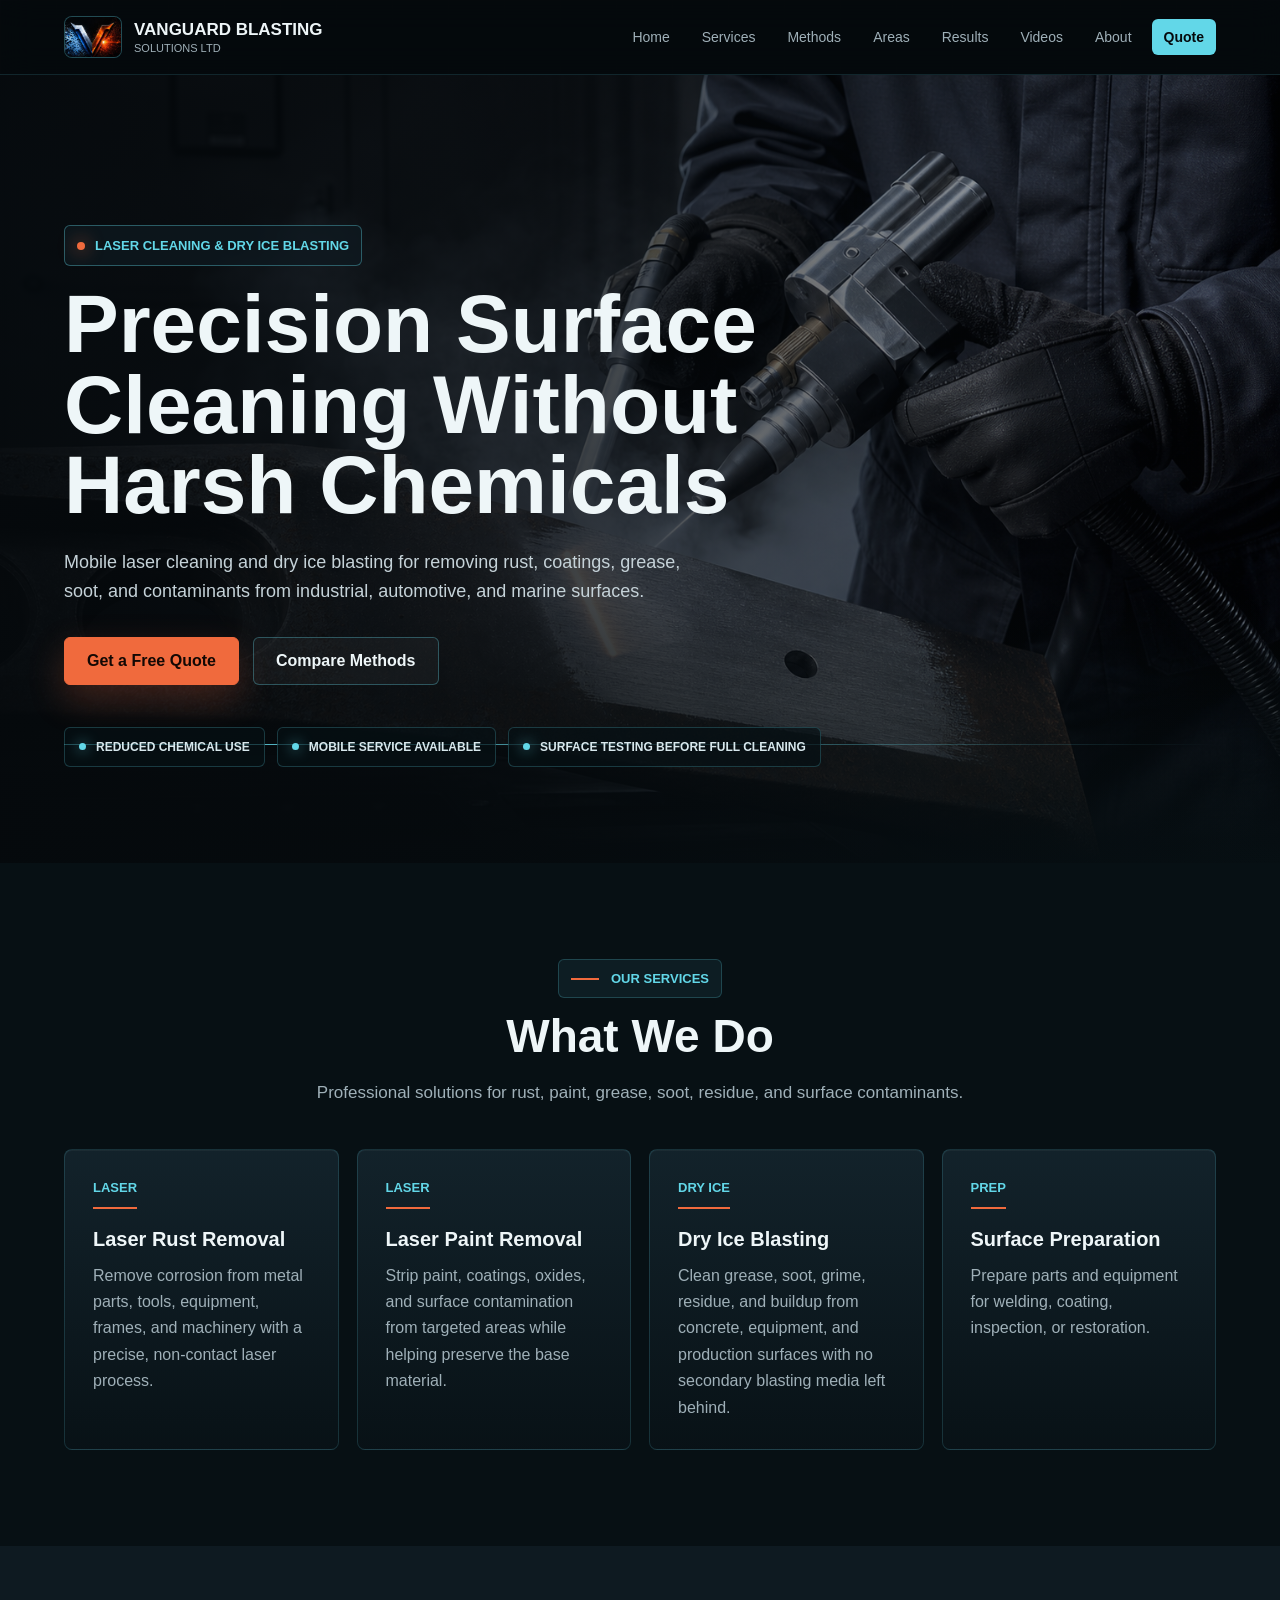
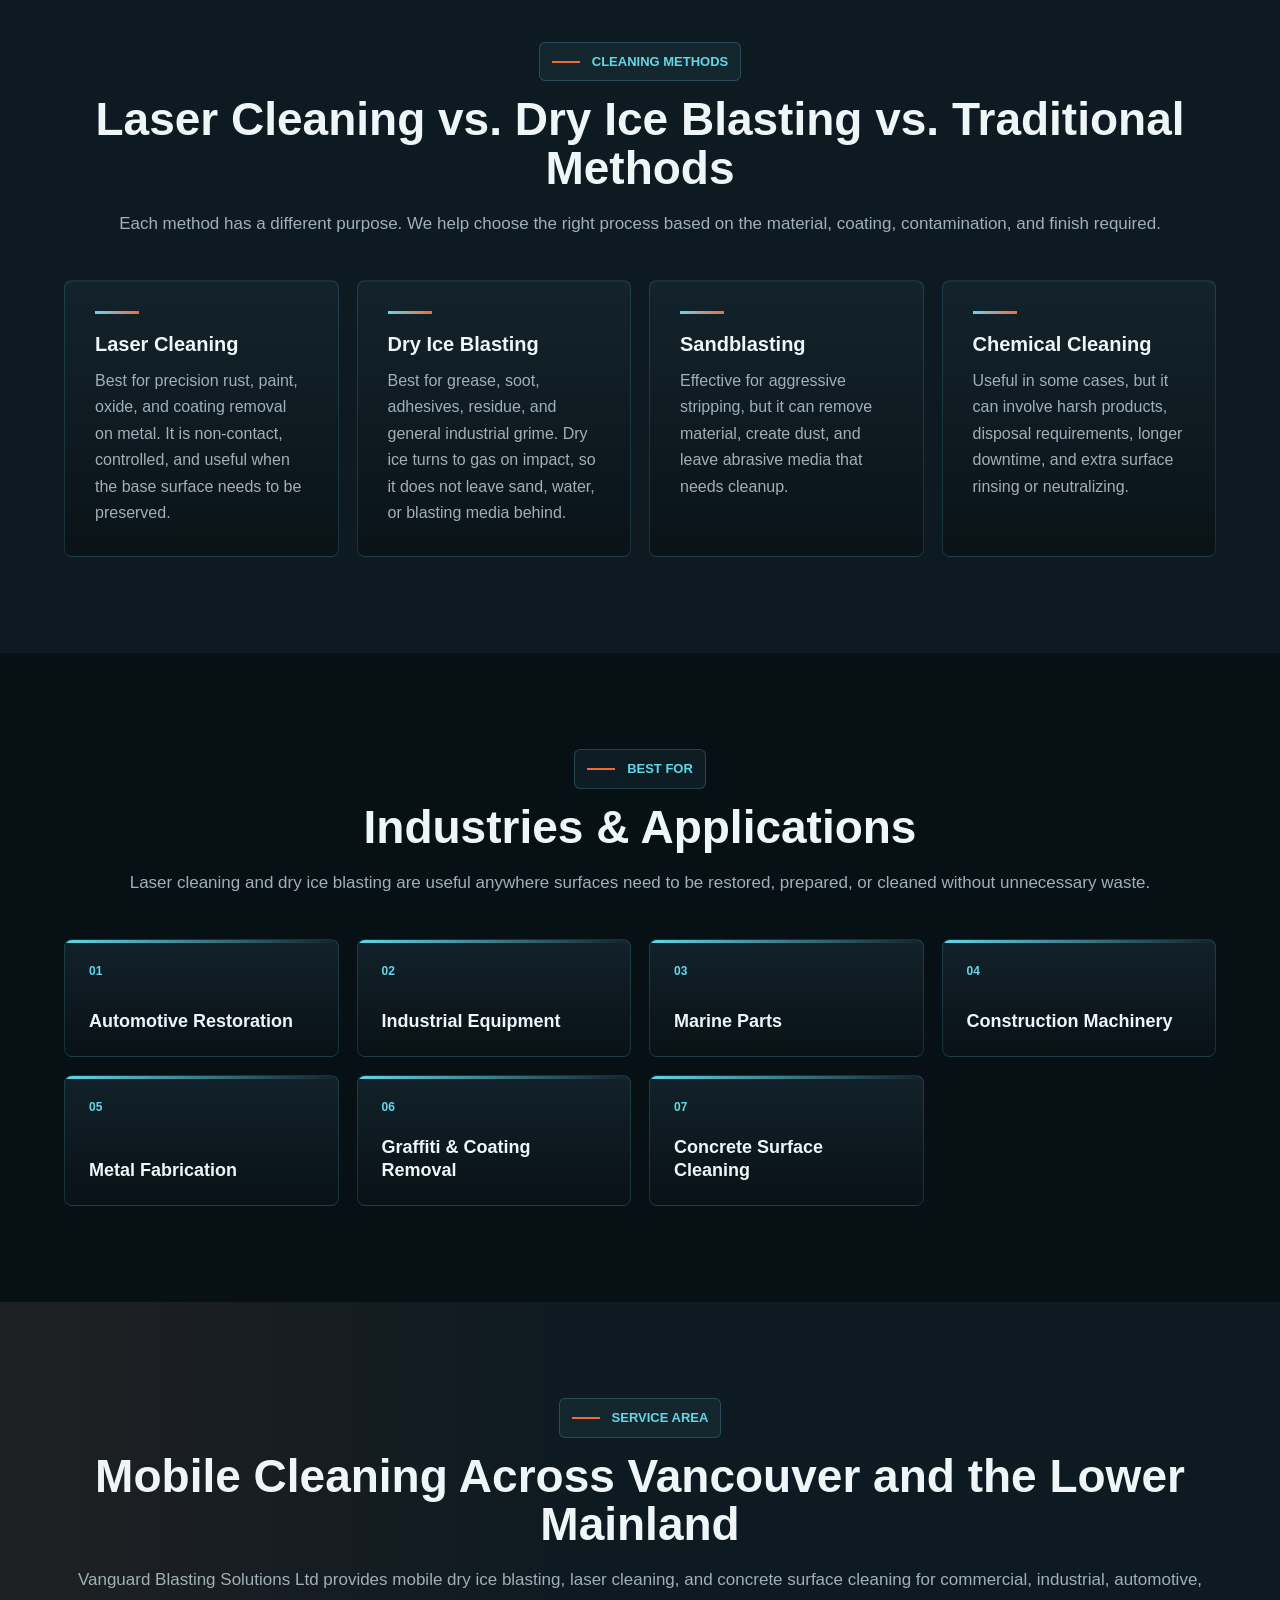
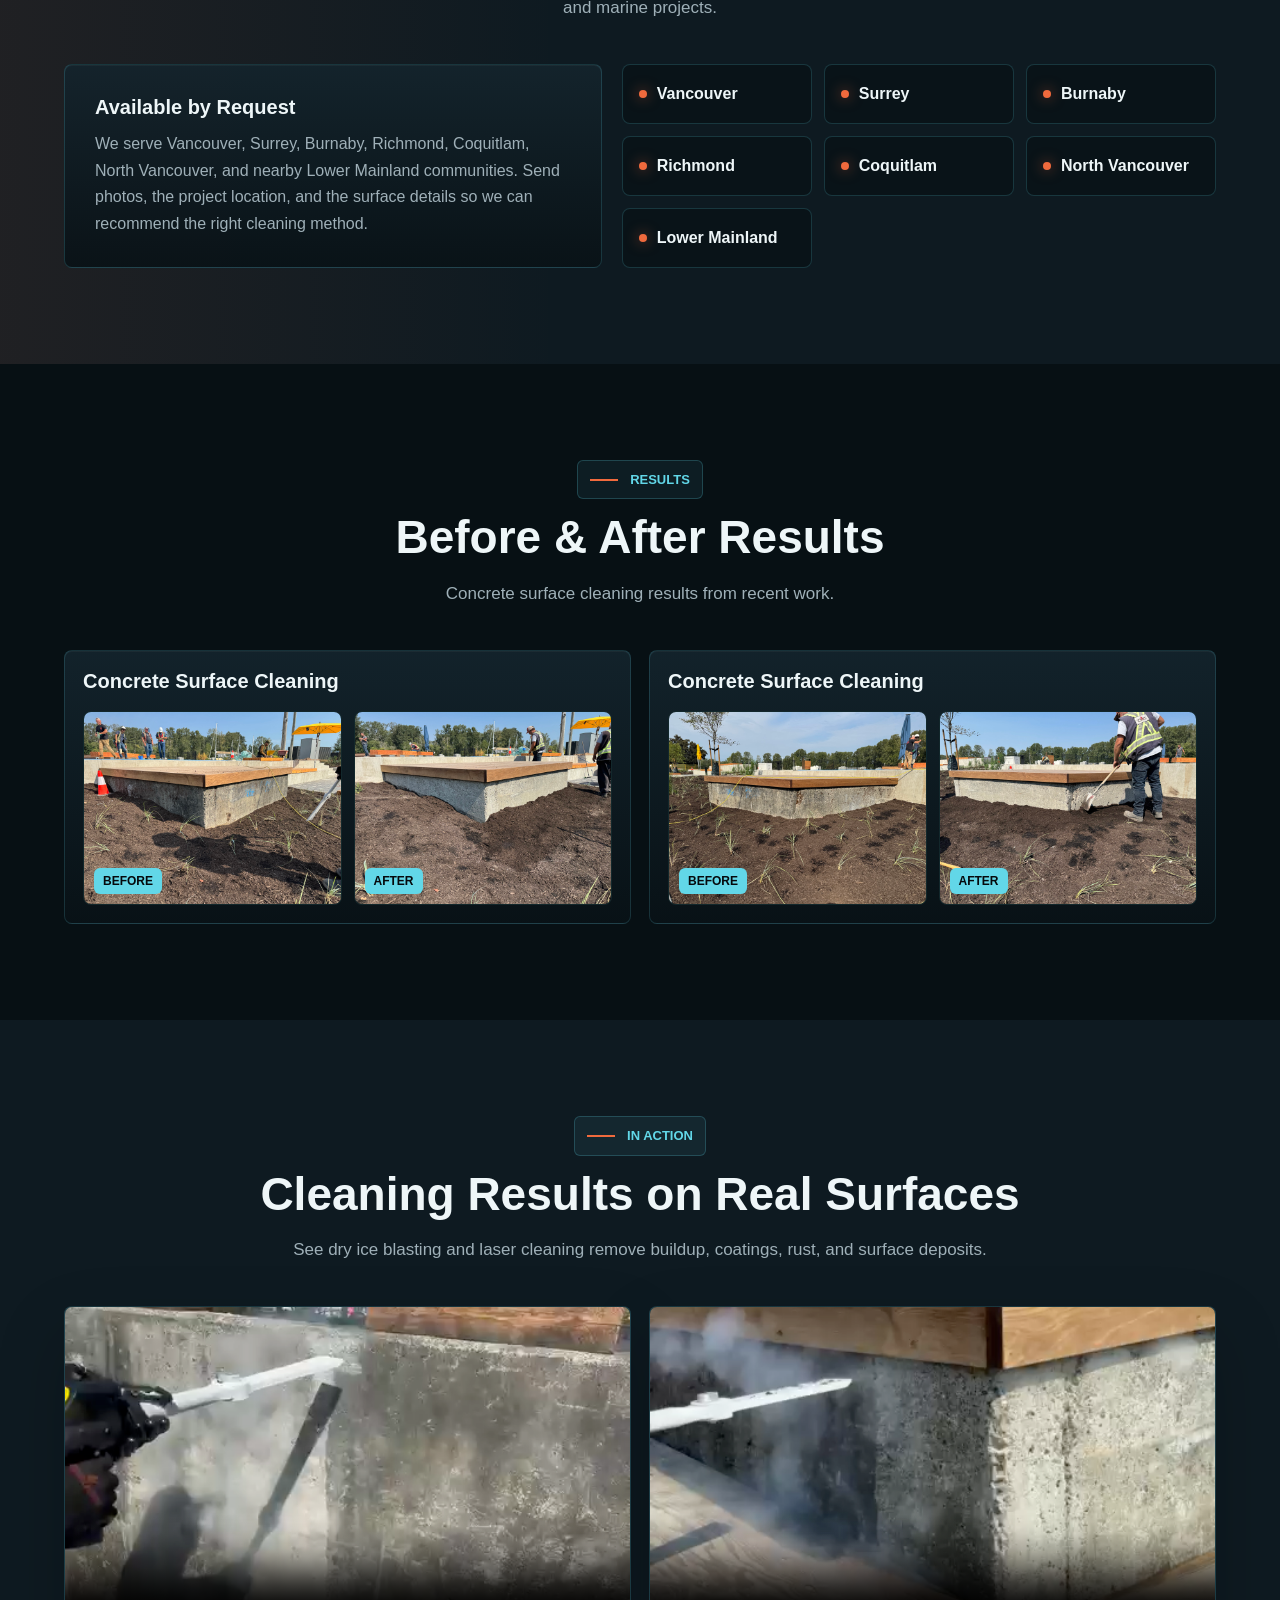
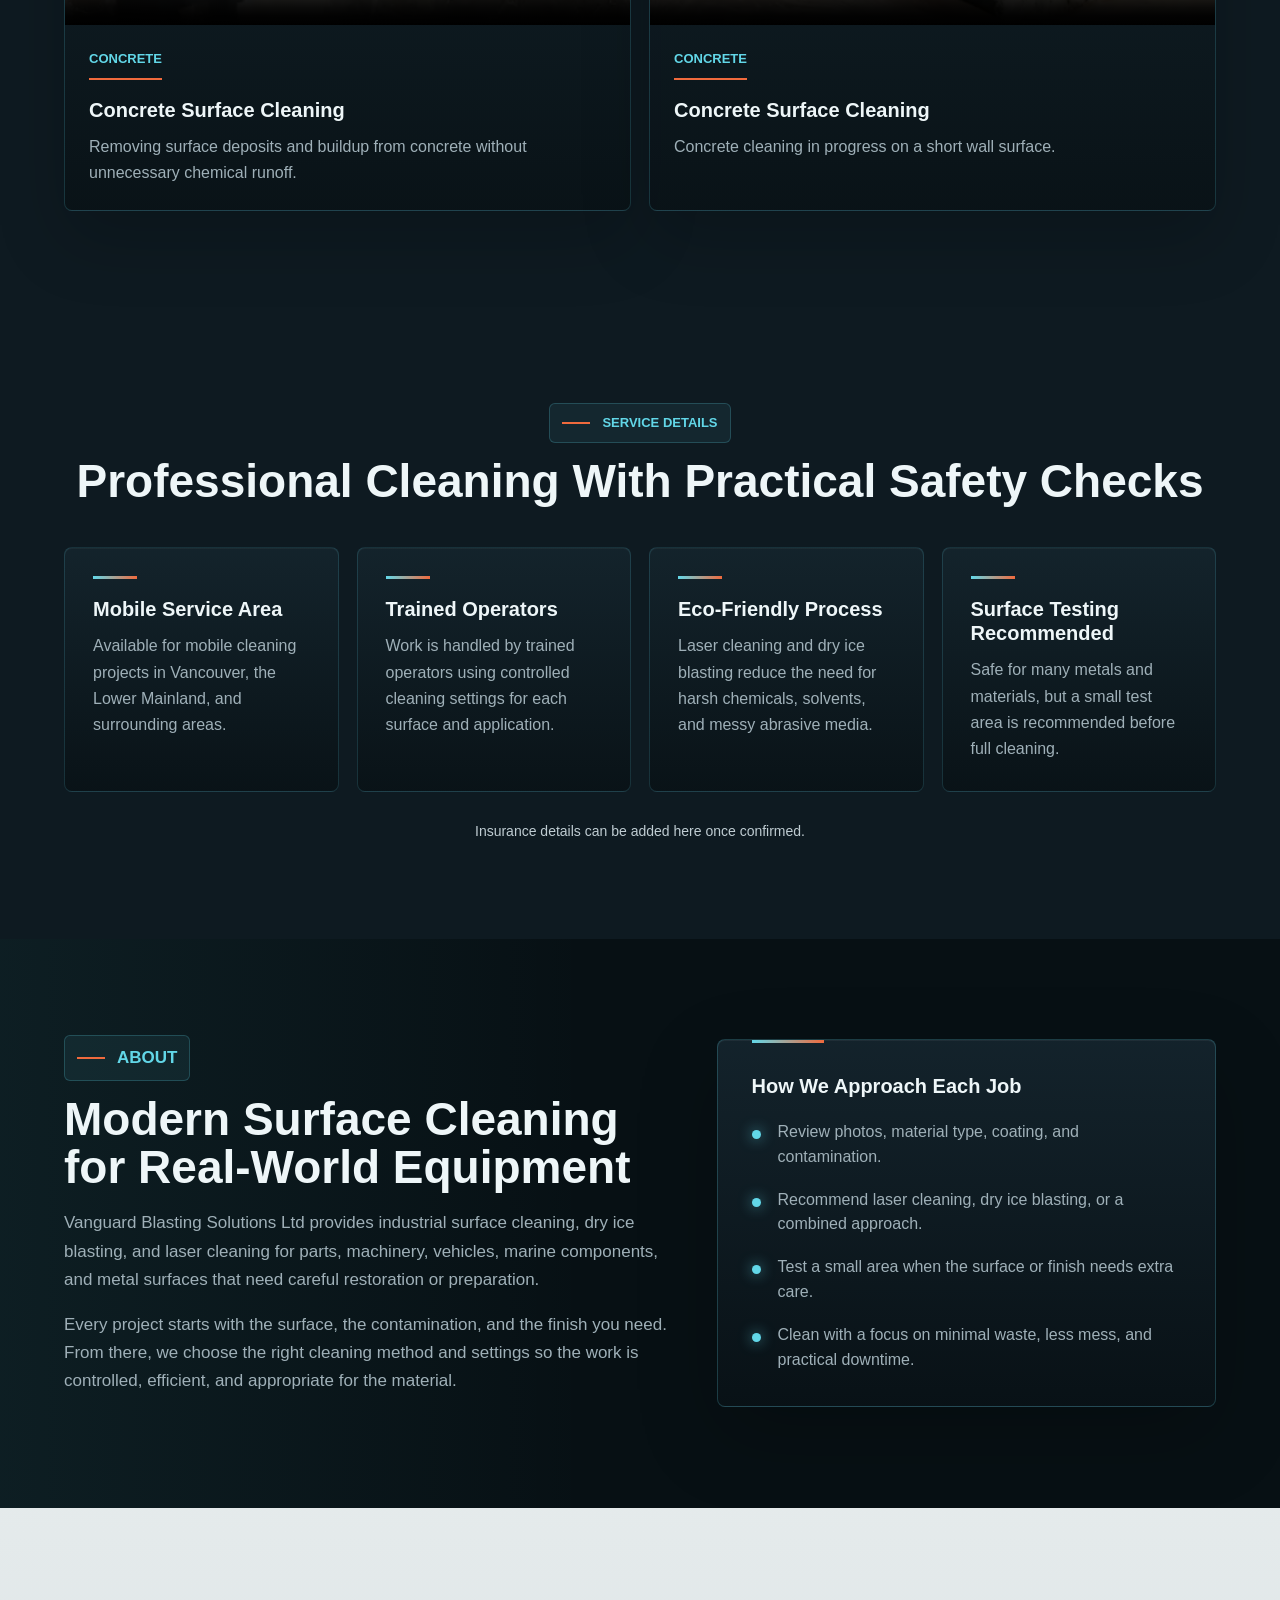
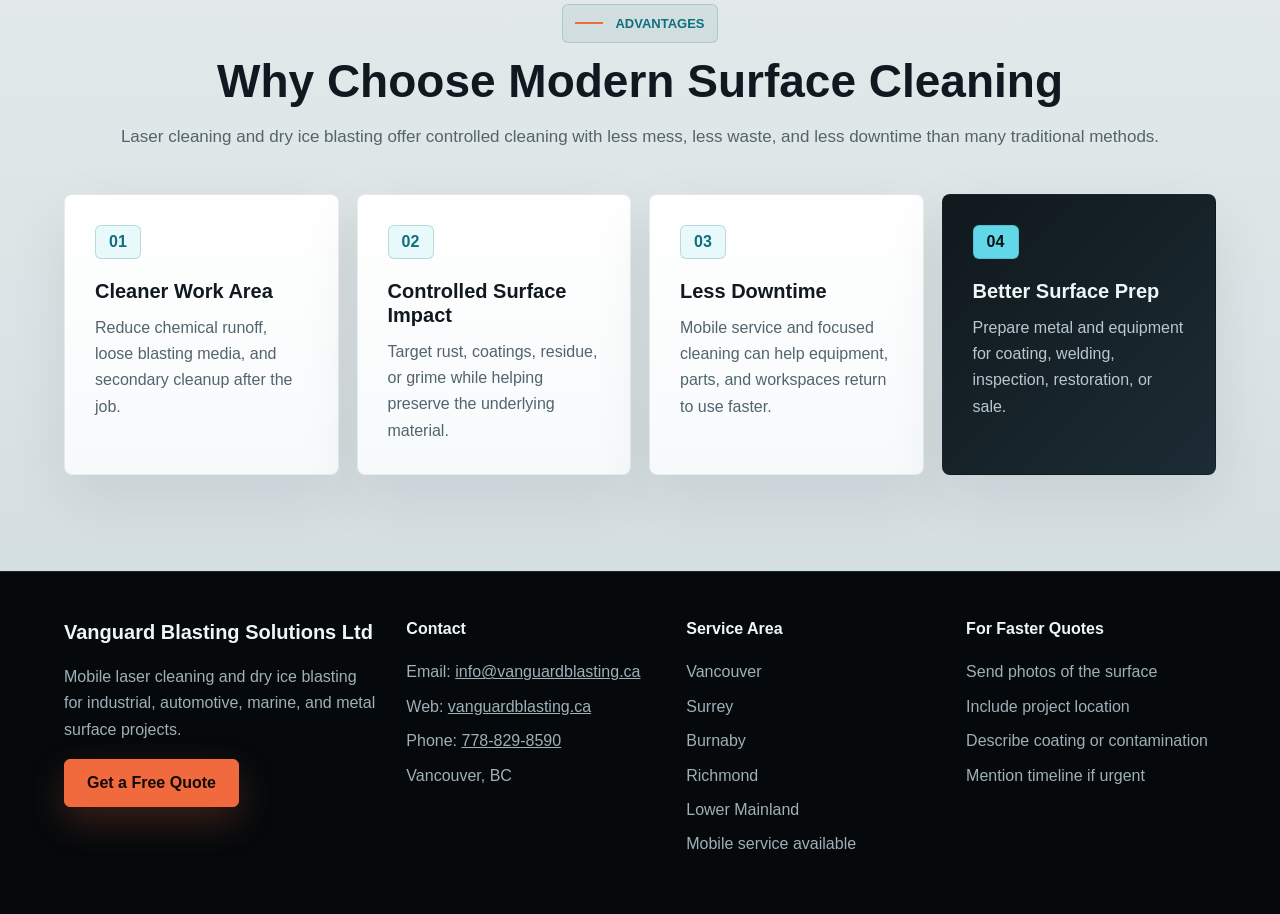
==== commit 9081915a: "Add service areas" ====
--- a/vanguardblasting.ca/index.html
+++ b/vanguardblasting.ca/index.html
@@ -7,6 +7,9 @@
     <meta name="robots" content="index, follow">
     <meta name="theme-color" content="#07090d">
     <link rel="canonical" href="https://vanguardblasting.ca/">
+    <link rel="icon" type="image/png" sizes="192x192" href="/favicon.png">
+    <link rel="icon" type="image/png" sizes="48x48" href="/favicon-48x48.png">
+    <link rel="apple-touch-icon" sizes="180x180" href="/apple-touch-icon.png">
     <meta property="og:type" content="website">
     <meta property="og:site_name" content="Vanguard Blasting Solutions Ltd">
     <meta property="og:title" content="Dry Ice Blasting & Laser Cleaning in Vancouver">
@@ -37,6 +40,11 @@
             },
             "areaServed": [
                 "Vancouver",
+                "Surrey",
+                "Burnaby",
+                "Richmond",
+                "Coquitlam",
+                "North Vancouver",
                 "Lower Mainland",
                 "British Columbia"
             ],
@@ -90,6 +98,7 @@
         <a href="#">Home</a>
         <a href="#services">Services</a>
         <a href="#methods">Methods</a>
+        <a href="#service-area">Areas</a>
         <a href="#before-after">Results</a>
         <a href="#videos">Videos</a>
         <a href="#about">About</a>
@@ -132,19 +141,19 @@
         <div class="card">
             <span class="card-kicker">Laser</span>
             <h3>Laser Rust Removal</h3>
-            <p>Remove corrosion from metal with a precise, non-contact laser process.</p>
+            <p>Remove corrosion from metal parts, tools, equipment, frames, and machinery with a precise, non-contact laser process.</p>
         </div>
 
         <div class="card">
             <span class="card-kicker">Laser</span>
             <h3>Laser Paint Removal</h3>
-            <p>Strip coatings cleanly from targeted areas while preserving the base material.</p>
+            <p>Strip paint, coatings, oxides, and surface contamination from targeted areas while helping preserve the base material.</p>
         </div>
 
         <div class="card">
             <span class="card-kicker">Dry Ice</span>
             <h3>Dry Ice Blasting</h3>
-            <p>Clean grease, soot, grime, residue, and buildup using dry ice pellets that leave no secondary media behind.</p>
+            <p>Clean grease, soot, grime, residue, and buildup from concrete, equipment, and production surfaces with no secondary blasting media left behind.</p>
         </div>
 
         <div class="card">
@@ -230,6 +239,34 @@
         <div class="industry-item">
             <span>07</span>
             <strong>Concrete Surface Cleaning</strong>
+        </div>
+    </div>
+</section>
+
+<!-- SERVICE AREA -->
+<section id="service-area" class="service-area">
+    <p class="section-label">Service Area</p>
+    <h2>Mobile Cleaning Across Vancouver and the Lower Mainland</h2>
+    <p class="section-sub">
+        Vanguard Blasting Solutions Ltd provides mobile dry ice blasting, laser cleaning, and concrete surface cleaning for commercial, industrial, automotive, and marine projects.
+    </p>
+
+    <div class="area-content">
+        <div class="area-panel">
+            <h3>Available by Request</h3>
+            <p>
+                We serve Vancouver, Surrey, Burnaby, Richmond, Coquitlam, North Vancouver, and nearby Lower Mainland communities. Send photos, the project location, and the surface details so we can recommend the right cleaning method.
+            </p>
+        </div>
+
+        <div class="area-list" aria-label="Service area cities">
+            <span>Vancouver</span>
+            <span>Surrey</span>
+            <span>Burnaby</span>
+            <span>Richmond</span>
+            <span>Coquitlam</span>
+            <span>North Vancouver</span>
+            <span>Lower Mainland</span>
         </div>
     </div>
 </section>
@@ -445,9 +482,11 @@
     <div>
         <h4>Service Area</h4>
         <p>Vancouver</p>
+        <p>Surrey</p>
+        <p>Burnaby</p>
+        <p>Richmond</p>
         <p>Lower Mainland</p>
         <p>Mobile service available</p>
-        <p>On-site cleaning by request</p>
     </div>
 
     <div>
--- a/vanguardblasting.ca/style.css
+++ b/vanguardblasting.ca/style.css
@@ -161,6 +161,7 @@
 .services > .grid,
 .comparison-grid,
 .industry-grid,
+.area-content,
 .before-after-grid,
 .video-grid,
 .trust-grid,
@@ -477,6 +478,68 @@
     width: 64px;
 }
 
+/* SERVICE AREA */
+.service-area {
+    background:
+        linear-gradient(90deg, rgba(240, 106, 61, 0.08), transparent 44%),
+        var(--panel);
+    text-align: center;
+}
+
+.area-content {
+    display: grid;
+    grid-template-columns: minmax(0, 0.95fr) minmax(320px, 1.05fr);
+    gap: 20px;
+    align-items: stretch;
+    margin-top: 42px;
+    text-align: left;
+}
+
+.area-panel {
+    padding: 30px;
+    border: 1px solid rgba(98, 215, 232, 0.18);
+    border-radius: 8px;
+    background: linear-gradient(180deg, rgba(20, 36, 45, 0.92), rgba(9, 18, 23, 0.92));
+    box-shadow: inset 0 1px 0 rgba(255, 255, 255, 0.04);
+}
+
+.area-panel h3 {
+    margin-bottom: 12px;
+}
+
+.area-panel p {
+    margin-bottom: 0;
+}
+
+.area-list {
+    display: grid;
+    grid-template-columns: repeat(auto-fit, minmax(145px, 1fr));
+    gap: 12px;
+}
+
+.area-list span {
+    display: flex;
+    align-items: center;
+    min-height: 58px;
+    padding: 14px 16px;
+    border: 1px solid rgba(98, 215, 232, 0.18);
+    border-radius: 8px;
+    color: var(--text);
+    background: rgba(7, 16, 20, 0.58);
+    font-weight: 800;
+}
+
+.area-list span::before {
+    content: "";
+    width: 8px;
+    height: 8px;
+    margin-right: 10px;
+    border-radius: 50%;
+    background: var(--signal);
+    box-shadow: 0 0 14px rgba(240, 106, 61, 0.62);
+    flex: 0 0 auto;
+}
+
 /* BEST FOR */
 .best-for {
     text-align: center;
@@ -1016,6 +1079,10 @@
         grid-template-columns: 1fr;
     }
 
+    .area-content {
+        grid-template-columns: 1fr;
+    }
+
     .why-grid {
         grid-template-columns: 1fr;
     }
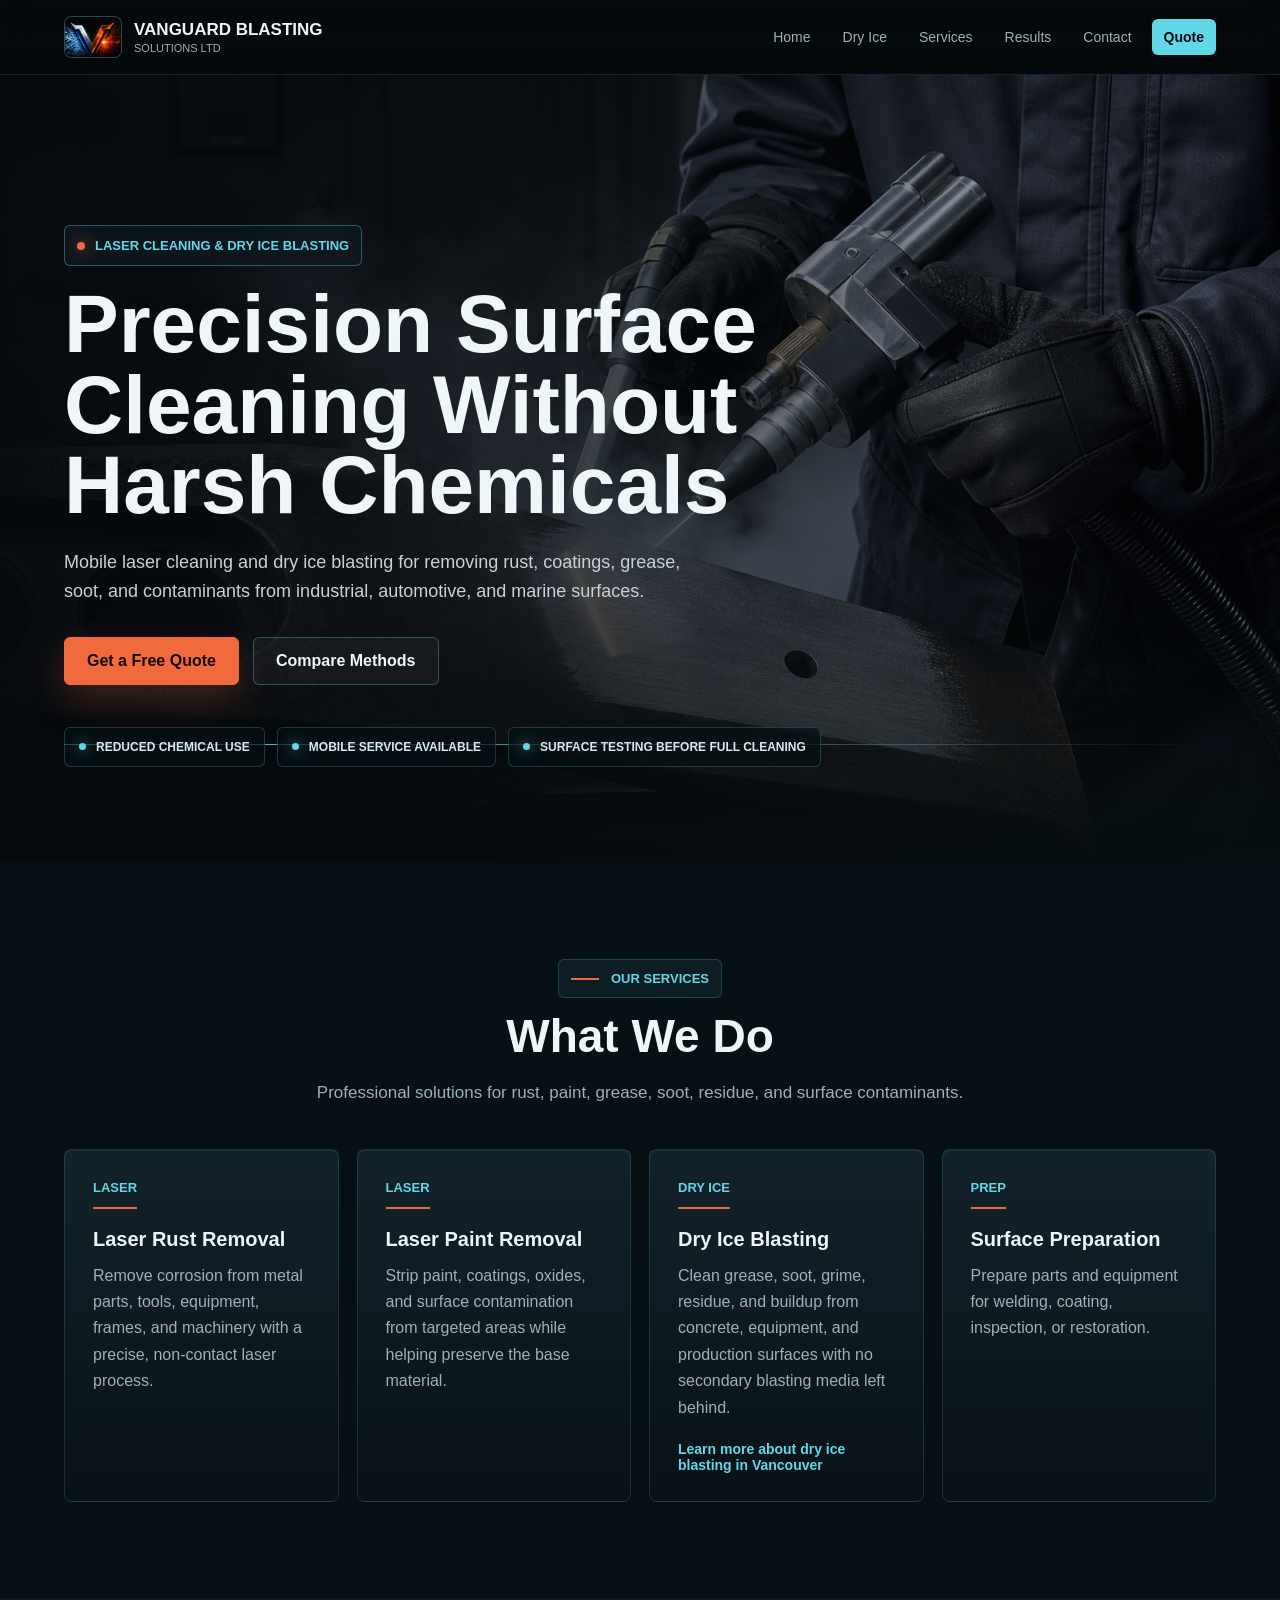
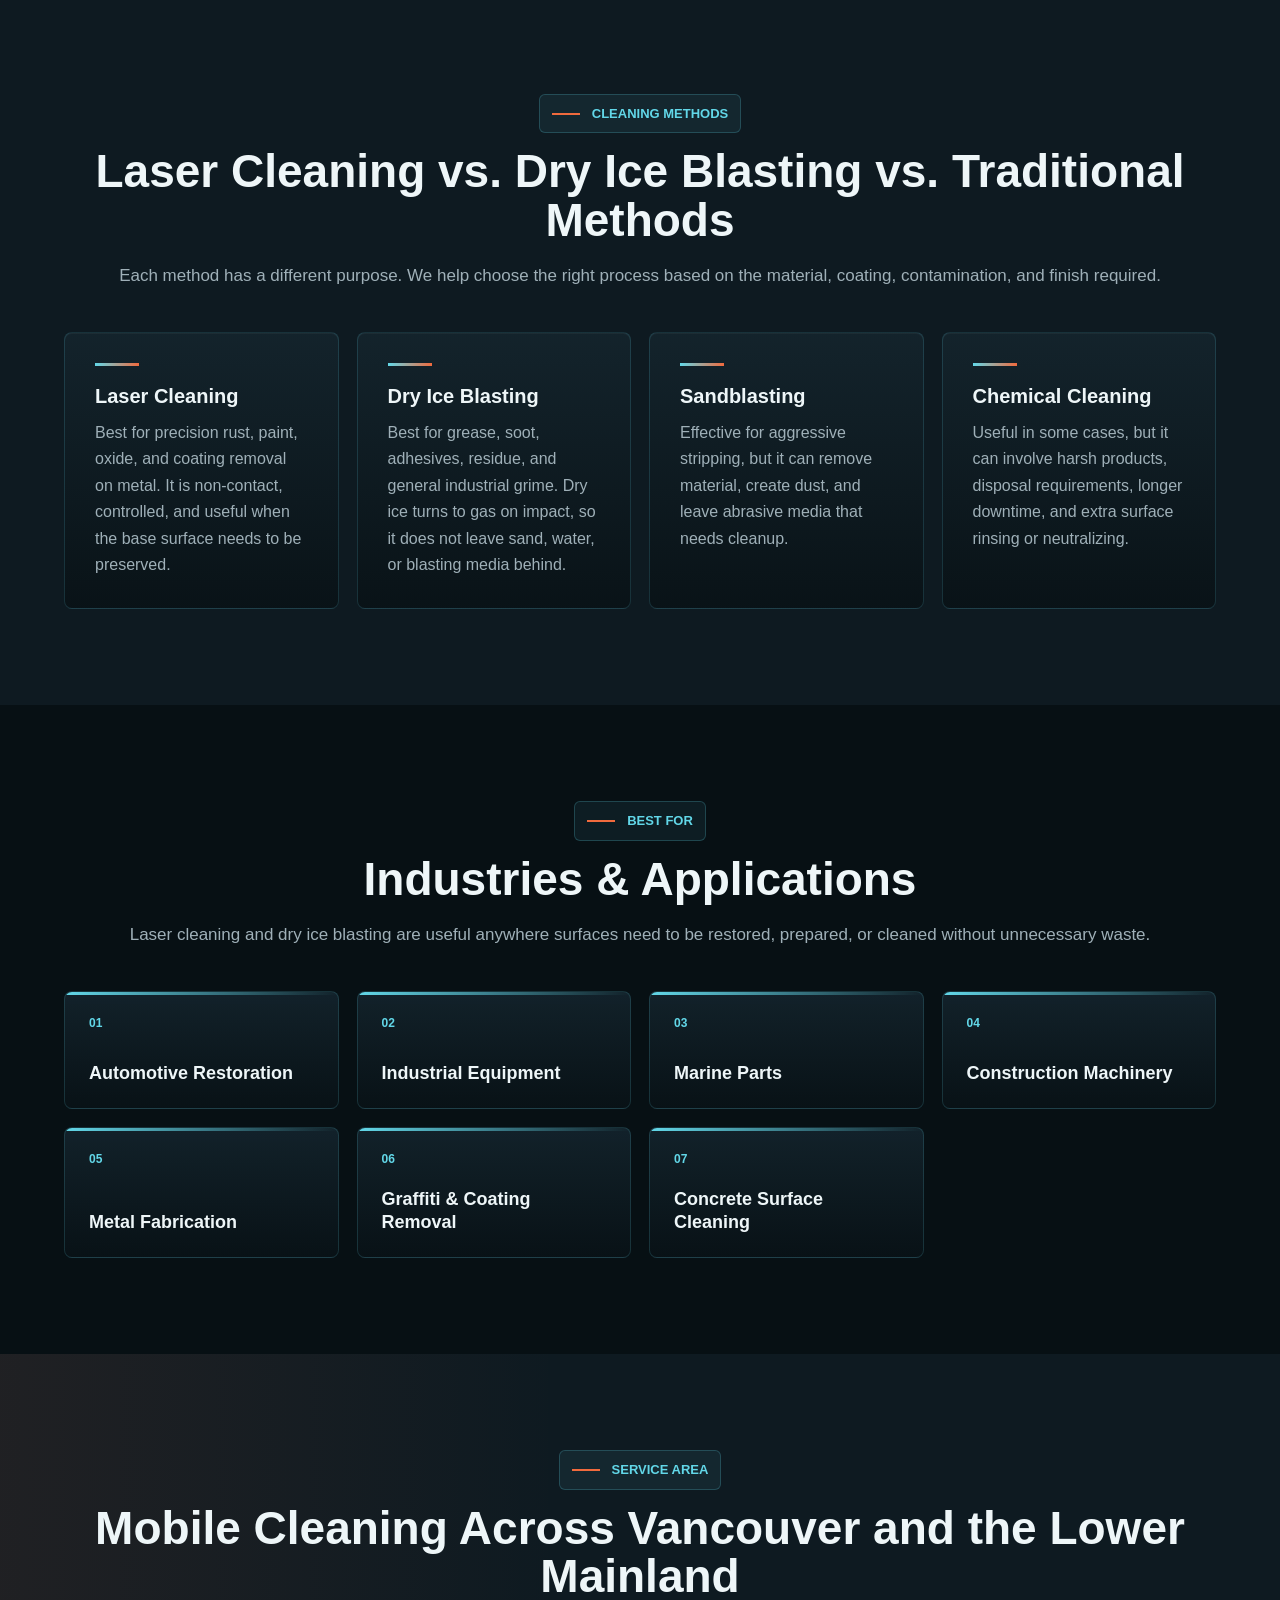
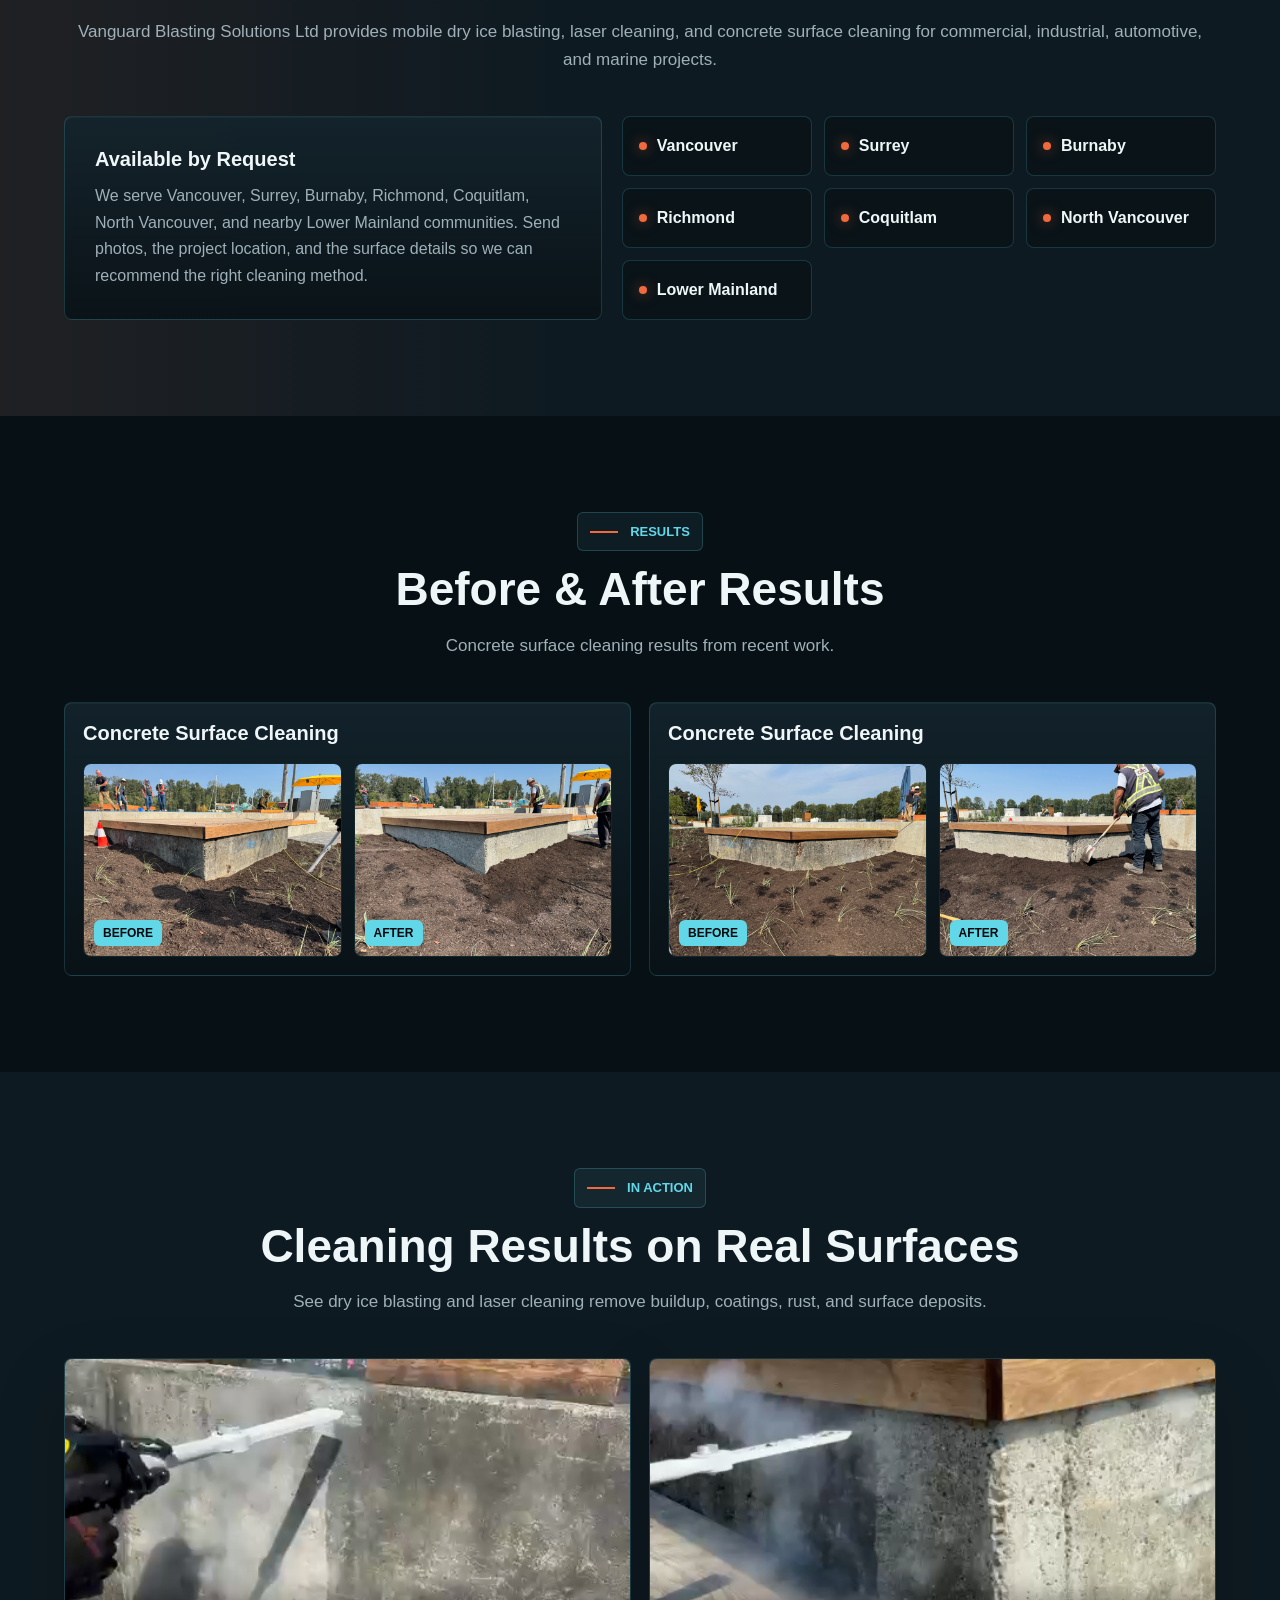
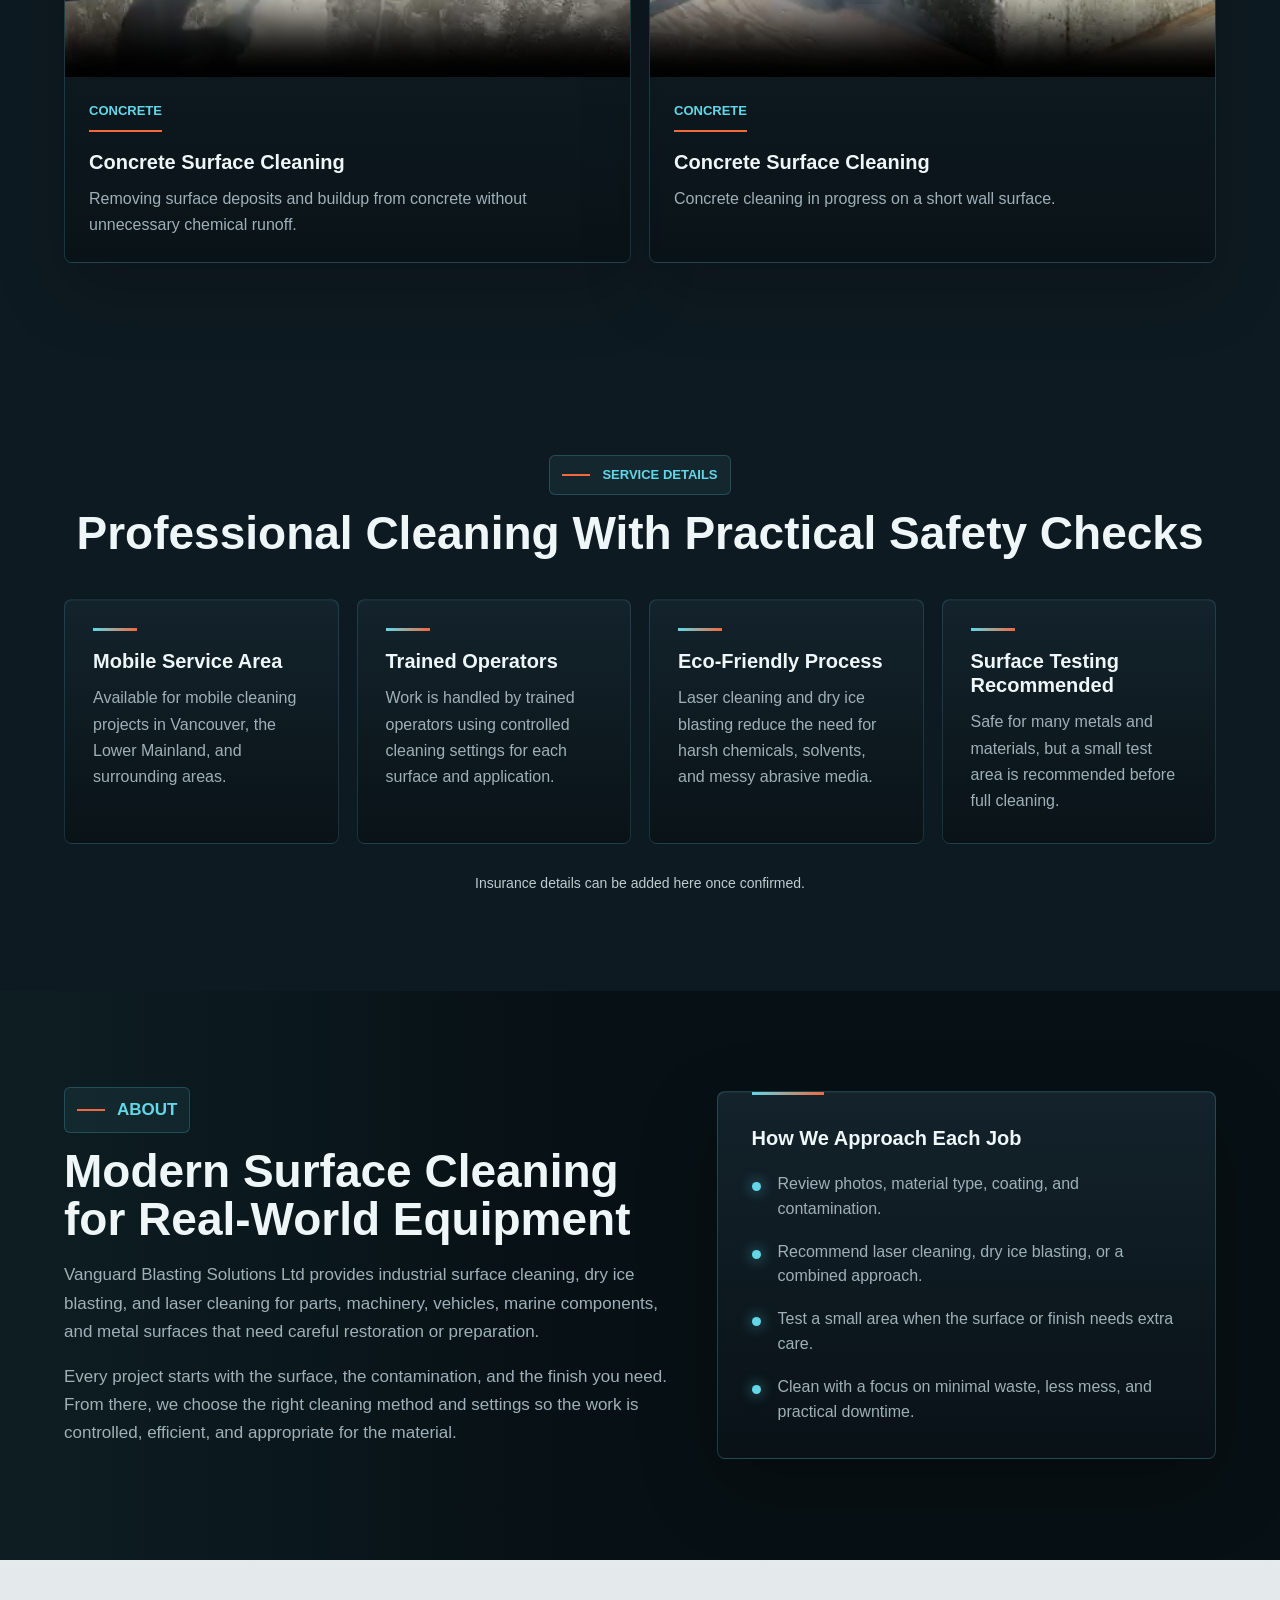
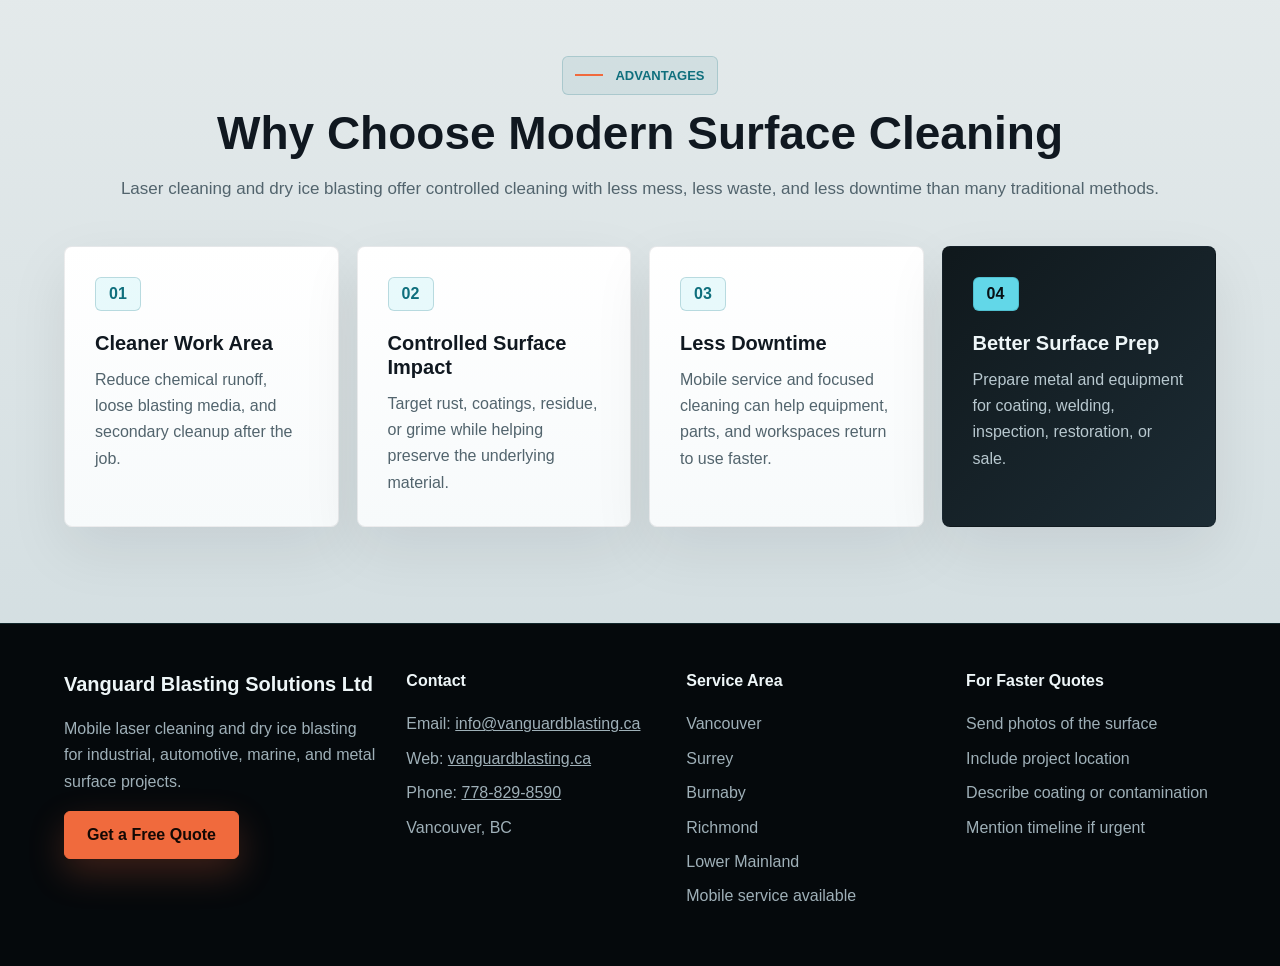
==== commit d37ae838: "Add contact and dry ice blasting SEO pages Add dedicated contact and dry ice blasting Vancouver page" ====
--- a/vanguardblasting.ca/index.html
+++ b/vanguardblasting.ca/index.html
@@ -87,7 +87,7 @@
 
 <!-- NAVBAR -->
 <header class="navbar">
-    <a class="logo" href="#">
+    <a class="logo" href="/">
         <img class="logo-image" src="assets/vanguard-mark.png" alt="Vanguard Blasting Solutions Ltd logo">
         <span>
             <strong>Vanguard Blasting</strong>
@@ -95,13 +95,11 @@
         </span>
     </a>
     <nav>
-        <a href="#">Home</a>
-        <a href="#services">Services</a>
-        <a href="#methods">Methods</a>
-        <a href="#service-area">Areas</a>
-        <a href="#before-after">Results</a>
-        <a href="#videos">Videos</a>
-        <a href="#about">About</a>
+        <a href="/">Home</a>
+        <a href="/dry-ice-blasting-vancouver/">Dry Ice</a>
+        <a href="/#services">Services</a>
+        <a href="/#before-after">Results</a>
+        <a href="/contact-us/">Contact</a>
         <a class="nav-quote" href="mailto:info@vanguardblasting.ca">Quote</a>
     </nav>
 </header>
@@ -154,6 +152,7 @@
             <span class="card-kicker">Dry Ice</span>
             <h3>Dry Ice Blasting</h3>
             <p>Clean grease, soot, grime, residue, and buildup from concrete, equipment, and production surfaces with no secondary blasting media left behind.</p>
+            <a class="text-link" href="/dry-ice-blasting-vancouver/">Learn more about dry ice blasting in Vancouver</a>
         </div>
 
         <div class="card">
--- a/vanguardblasting.ca/style.css
+++ b/vanguardblasting.ca/style.css
@@ -165,6 +165,9 @@
 .before-after-grid,
 .video-grid,
 .trust-grid,
+.contact-grid,
+.service-feature-grid,
+.faq-grid,
 .about > p,
 .why-grid {
     max-width: 1180px;
@@ -370,6 +373,164 @@
     box-shadow: 0 0 14px rgba(98, 215, 232, 0.8);
 }
 
+/* CONTACT PAGE */
+.contact-hero {
+    min-height: 620px;
+    display: grid;
+    align-items: end;
+    padding-top: 150px;
+    overflow: hidden;
+    background:
+        linear-gradient(90deg, rgba(5, 9, 12, 0.96) 0%, rgba(5, 9, 12, 0.82) 45%, rgba(5, 9, 12, 0.28) 100%),
+        linear-gradient(0deg, var(--ink) 0%, transparent 34%),
+        url("/assets/hero-surface-cleaning.png") center right / cover no-repeat;
+}
+
+.contact-hero-content {
+    position: relative;
+    z-index: 1;
+    max-width: 920px;
+}
+
+.contact-page {
+    text-align: center;
+}
+
+.contact-grid {
+    display: grid;
+    grid-template-columns: minmax(280px, 0.8fr) minmax(320px, 1.2fr);
+    gap: 18px;
+    margin-top: 42px;
+    text-align: left;
+}
+
+.contact-panel {
+    padding: 30px;
+    border: 1px solid rgba(98, 215, 232, 0.16);
+    border-radius: 8px;
+    background: linear-gradient(180deg, rgba(20, 36, 45, 0.92), rgba(9, 18, 23, 0.92));
+    box-shadow: inset 0 1px 0 rgba(255, 255, 255, 0.04);
+}
+
+.contact-panel h3 {
+    margin-bottom: 18px;
+}
+
+.contact-panel p {
+    margin: 10px 0;
+}
+
+.contact-panel ul {
+    margin: 0;
+    padding: 0;
+    list-style: none;
+}
+
+.contact-panel li {
+    position: relative;
+    margin-bottom: 14px;
+    padding-left: 24px;
+    color: var(--muted);
+    line-height: 1.55;
+}
+
+.contact-panel li:last-child {
+    margin-bottom: 0;
+}
+
+.contact-panel li::before {
+    content: "";
+    position: absolute;
+    top: 10px;
+    left: 0;
+    width: 8px;
+    height: 8px;
+    border-radius: 50%;
+    background: var(--ice);
+    box-shadow: 0 0 14px rgba(98, 215, 232, 0.7);
+}
+
+.service-hero {
+    min-height: 660px;
+    display: grid;
+    align-items: end;
+    padding-top: 150px;
+    overflow: hidden;
+    background:
+        linear-gradient(90deg, rgba(5, 9, 12, 0.96) 0%, rgba(5, 9, 12, 0.82) 45%, rgba(5, 9, 12, 0.3) 100%),
+        linear-gradient(0deg, var(--ink) 0%, transparent 34%),
+        url("/assets/hero-surface-cleaning.png") center right / cover no-repeat;
+}
+
+.service-hero-content {
+    position: relative;
+    z-index: 1;
+    max-width: 940px;
+}
+
+.service-detail,
+.service-applications,
+.faq-section {
+    text-align: center;
+}
+
+.service-feature-grid,
+.faq-grid {
+    display: grid;
+    gap: 18px;
+    margin-top: 42px;
+}
+
+.service-feature-grid {
+    grid-template-columns: repeat(auto-fit, minmax(250px, 1fr));
+}
+
+.service-feature,
+.faq-item {
+    padding: 28px;
+    border: 1px solid rgba(98, 215, 232, 0.16);
+    border-radius: 8px;
+    background: linear-gradient(180deg, rgba(20, 36, 45, 0.92), rgba(9, 18, 23, 0.92));
+    text-align: left;
+    box-shadow: inset 0 1px 0 rgba(255, 255, 255, 0.04);
+}
+
+.service-feature h3,
+.faq-item h3 {
+    margin-bottom: 12px;
+}
+
+.service-feature p,
+.faq-item p {
+    margin-bottom: 0;
+}
+
+.faq-section {
+    background: var(--panel);
+}
+
+.faq-grid {
+    grid-template-columns: repeat(2, minmax(0, 1fr));
+}
+
+.service-actions {
+    justify-content: center;
+    margin-top: 36px;
+}
+
+.text-link {
+    display: inline-flex;
+    margin-top: 20px;
+    color: var(--ice);
+    font-size: 14px;
+    font-weight: 800;
+    text-decoration: none;
+}
+
+.text-link:hover {
+    color: var(--clean);
+}
+
 /* SERVICES */
 .services {
     text-align: center;
@@ -1079,6 +1240,14 @@
         grid-template-columns: 1fr;
     }
 
+    .contact-grid {
+        grid-template-columns: 1fr;
+    }
+
+    .faq-grid {
+        grid-template-columns: 1fr;
+    }
+
     .area-content {
         grid-template-columns: 1fr;
     }
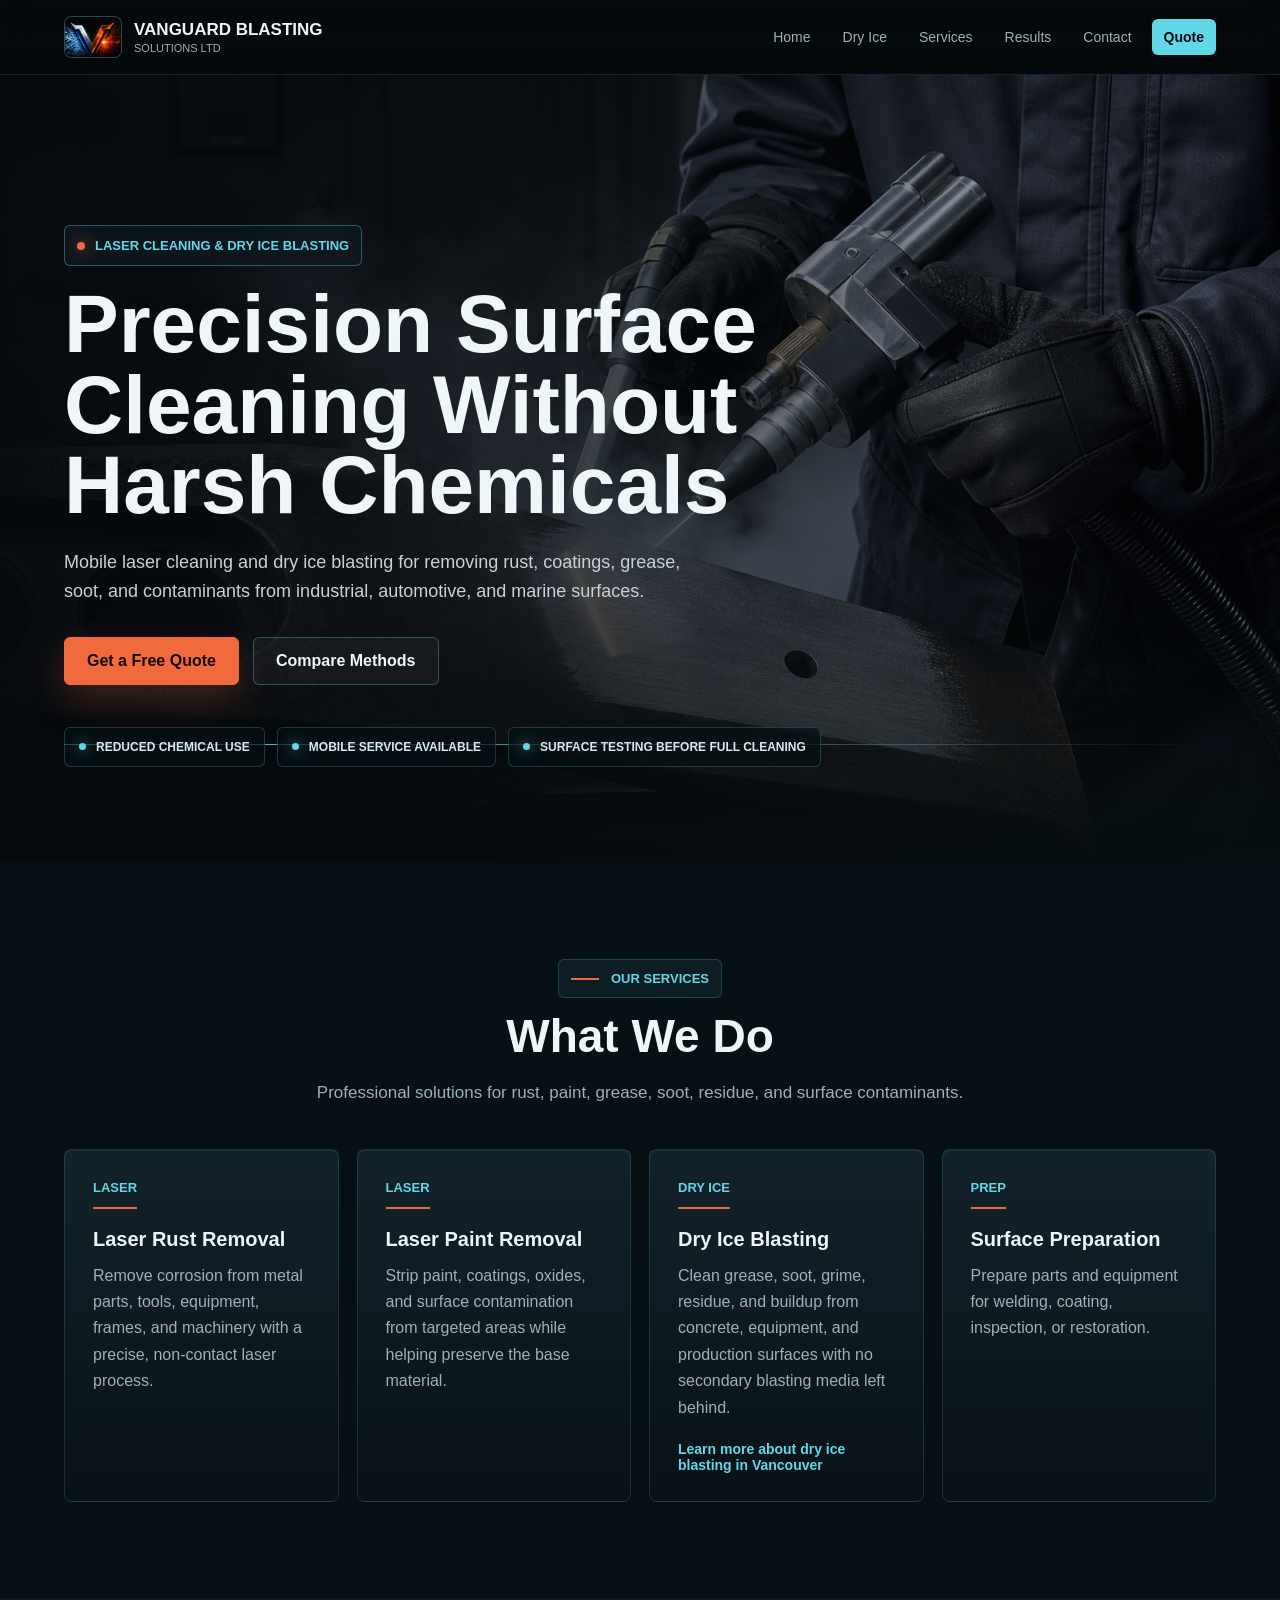
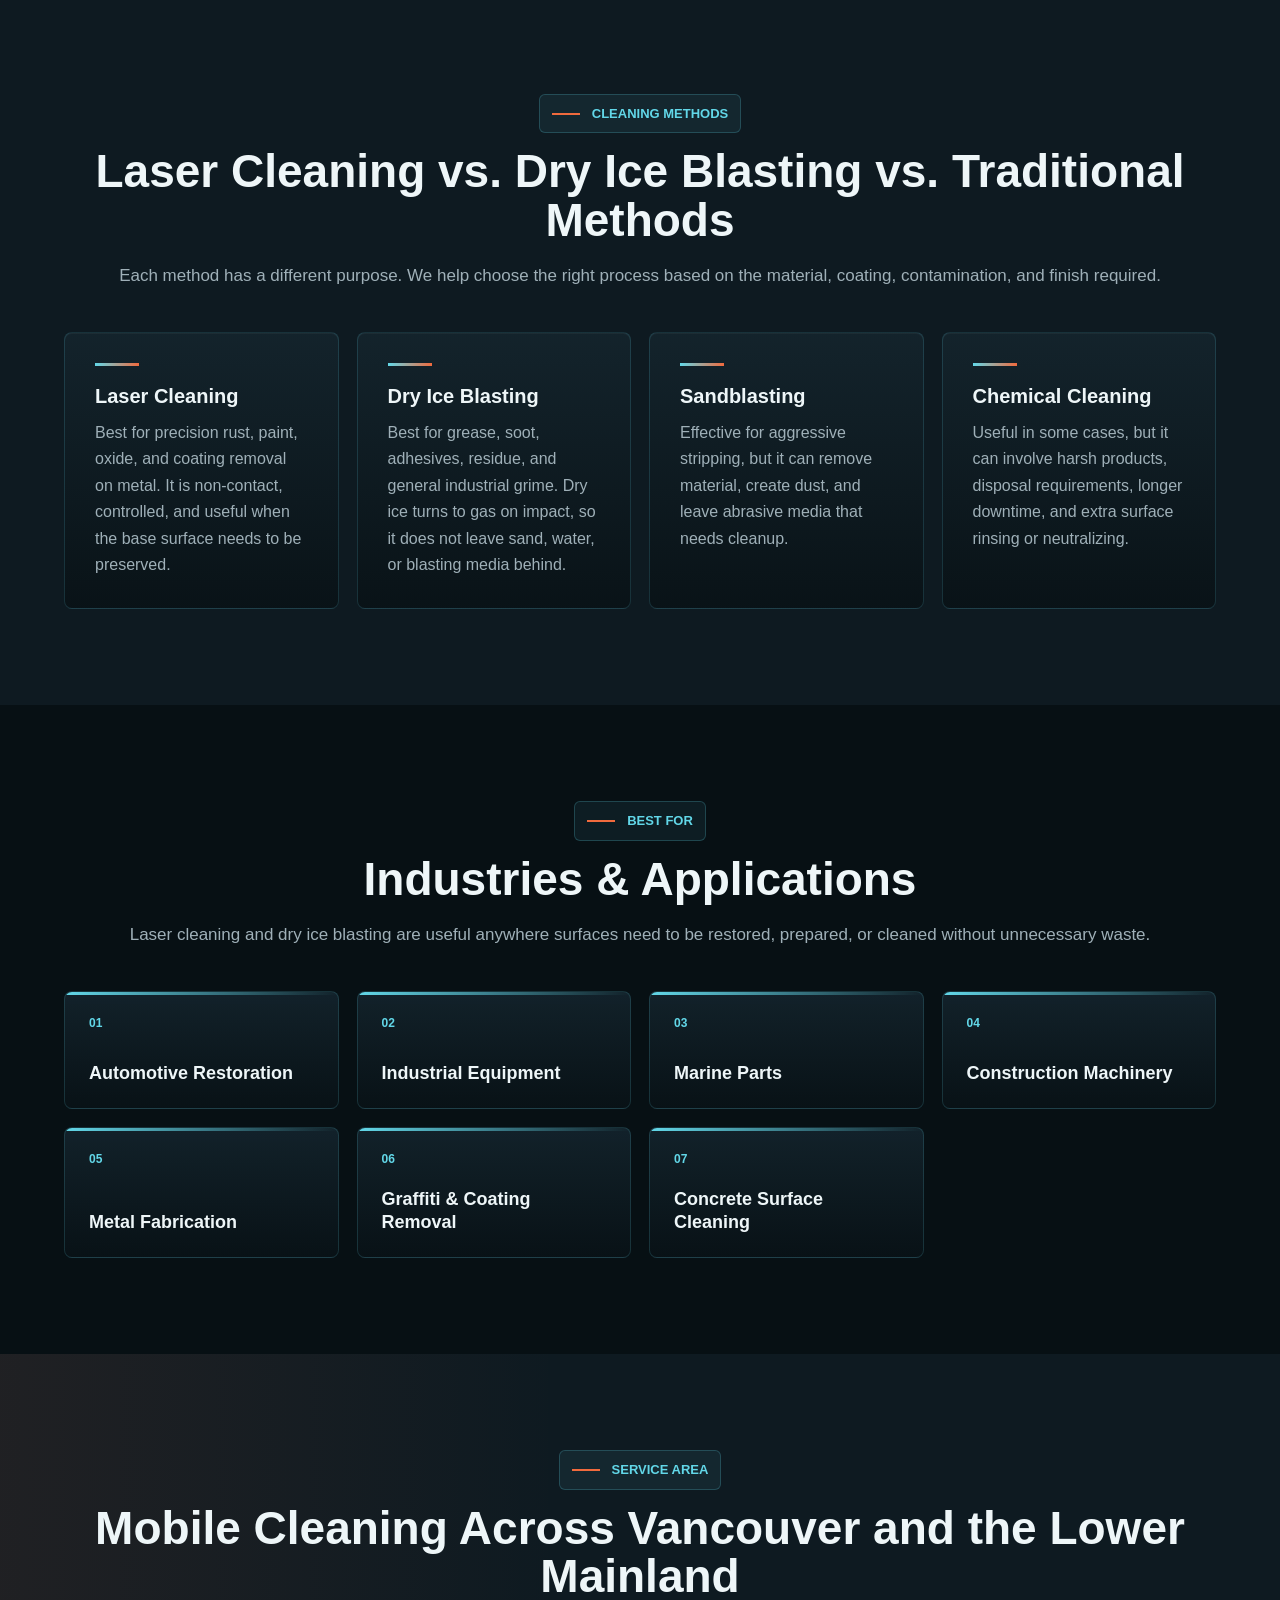
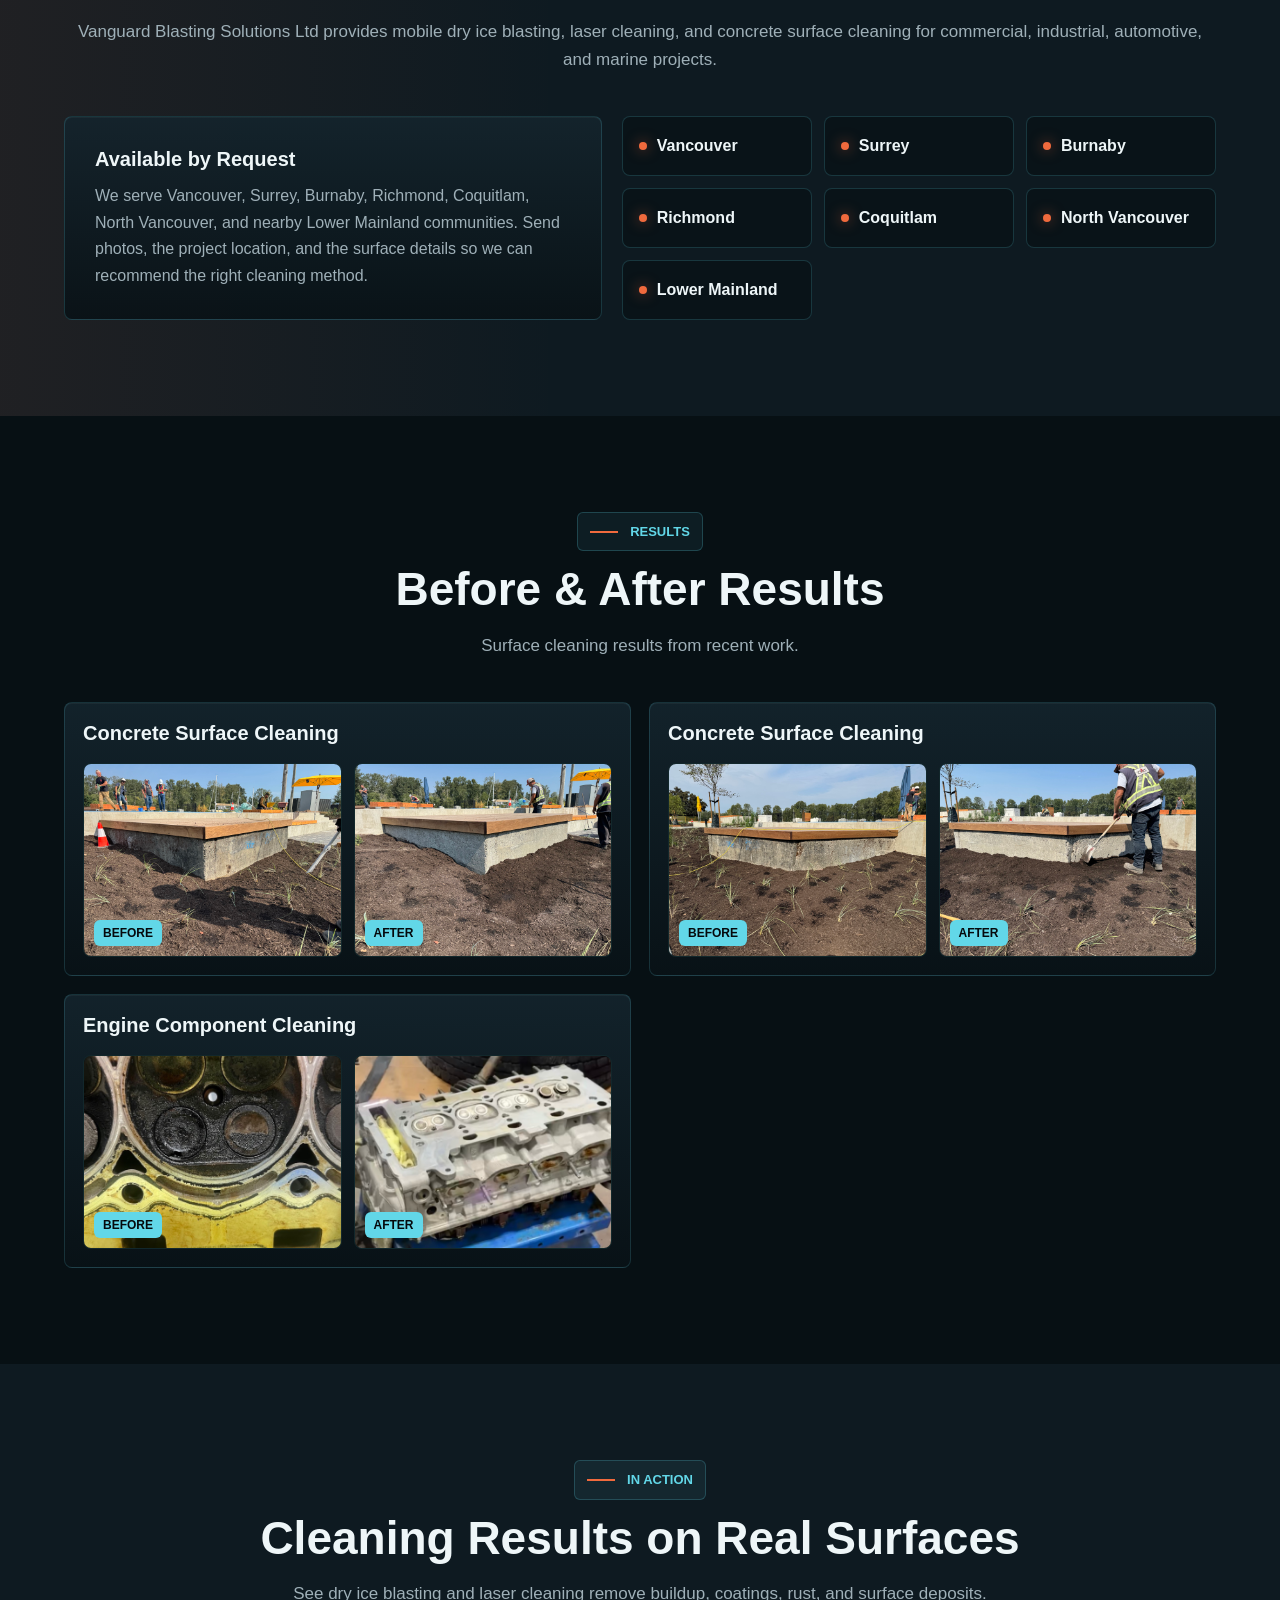
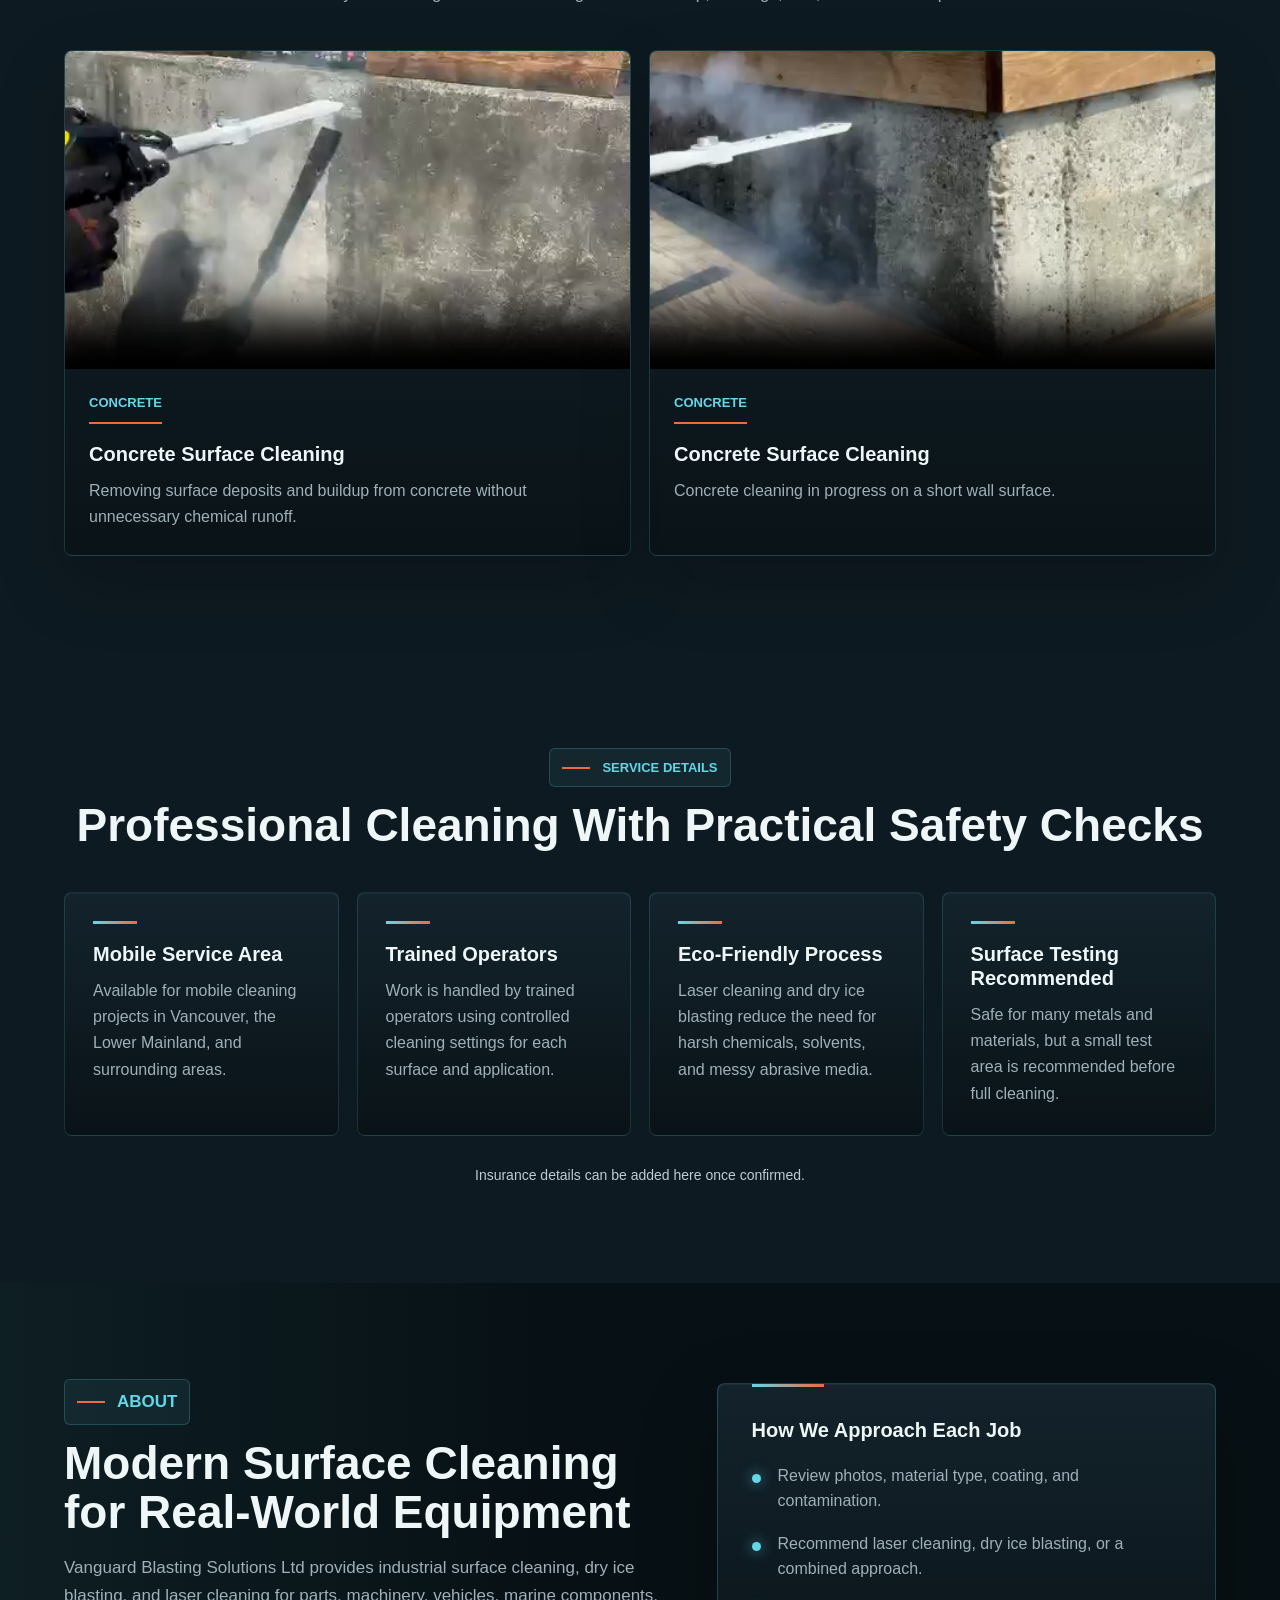
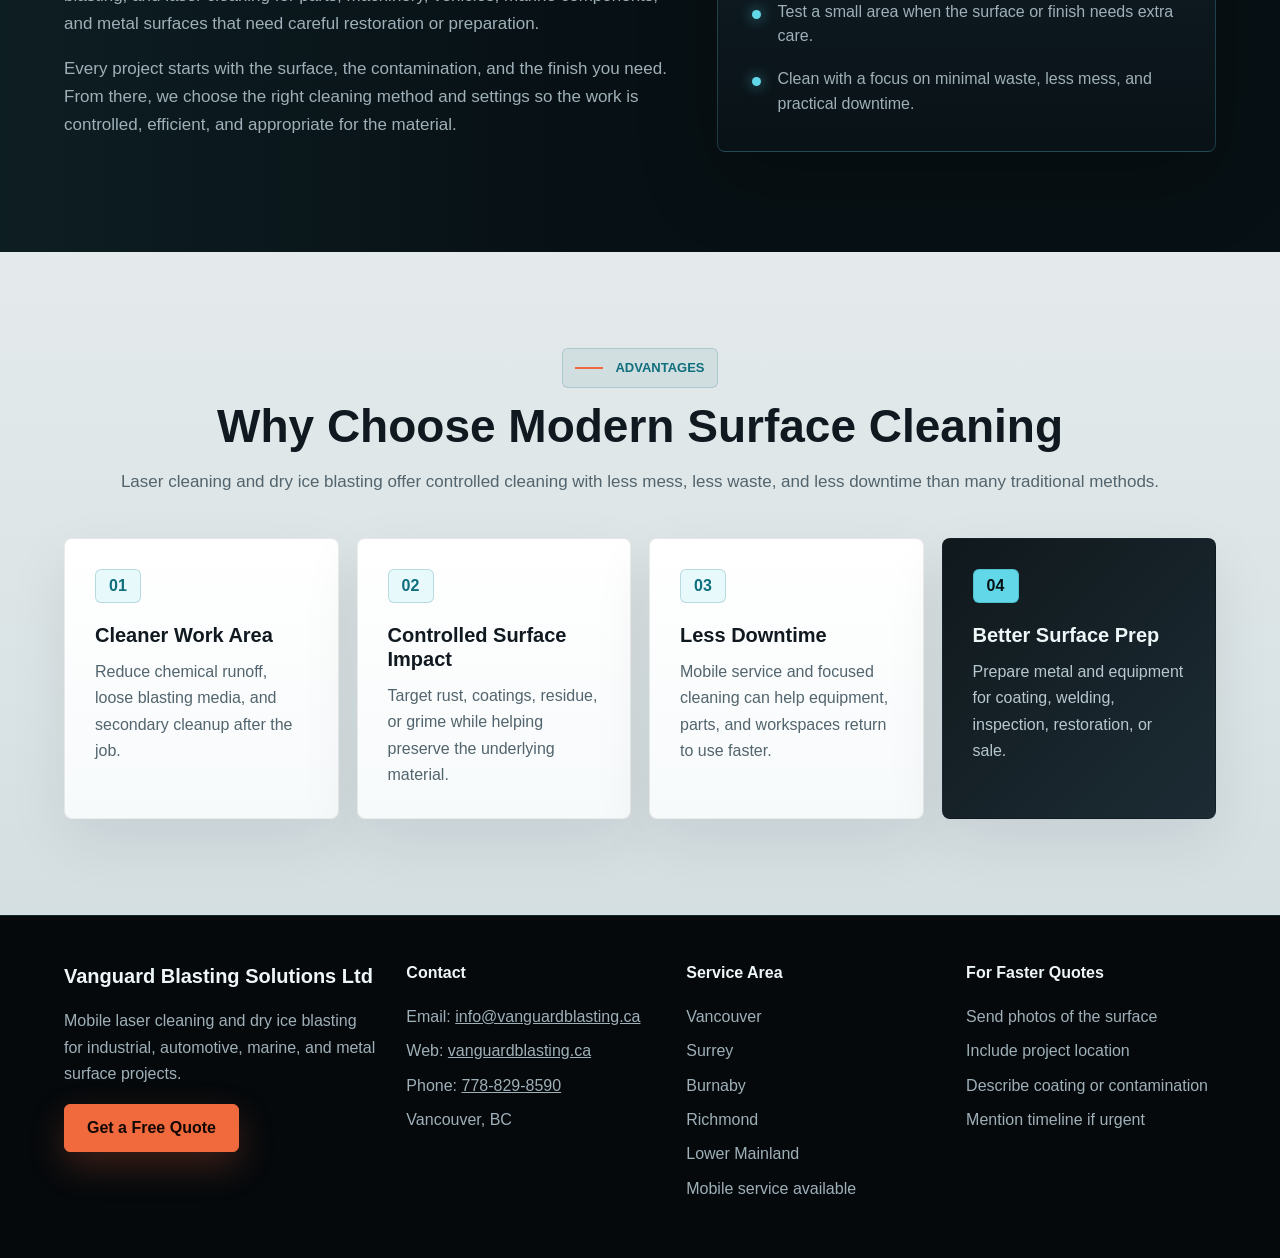
==== commit 0e1546e8: "Add engine before-after result card Add an Engine Component Cleaning before/after card to the Result" ====
--- a/vanguardblasting.ca/index.html
+++ b/vanguardblasting.ca/index.html
@@ -1,6 +1,13 @@
 <!DOCTYPE html>
 <html lang="en">
 <head>
+    <!-- Google Tag Manager -->
+    <script>(function(w,d,s,l,i){w[l]=w[l]||[];w[l].push({'gtm.start':
+    new Date().getTime(),event:'gtm.js'});var f=d.getElementsByTagName(s)[0],
+    j=d.createElement(s),dl=l!='dataLayer'?'&l='+l:'';j.async=true;j.src=
+    'https://www.googletagmanager.com/gtm.js?id='+i+dl;f.parentNode.insertBefore(j,f);
+    })(window,document,'script','dataLayer','GTM-MFN6VM9P');</script>
+    <!-- End Google Tag Manager -->
     <meta charset="UTF-8">
     <meta name="viewport" content="width=device-width, initial-scale=1.0">
     <meta name="description" content="Mobile dry ice blasting and laser cleaning in Vancouver and the Lower Mainland for concrete, metal, equipment, automotive, marine, rust, and coating removal.">
@@ -84,6 +91,10 @@
     </script>
 </head>
 <body>
+<!-- Google Tag Manager (noscript) -->
+<noscript><iframe src="https://www.googletagmanager.com/ns.html?id=GTM-MFN6VM9P"
+height="0" width="0" style="display:none;visibility:hidden"></iframe></noscript>
+<!-- End Google Tag Manager (noscript) -->
 
 <!-- NAVBAR -->
 <header class="navbar">
@@ -100,7 +111,7 @@
         <a href="/#services">Services</a>
         <a href="/#before-after">Results</a>
         <a href="/contact-us/">Contact</a>
-        <a class="nav-quote" href="mailto:info@vanguardblasting.ca">Quote</a>
+        <a class="nav-quote" href="/contact-us/#quote-form">Quote</a>
     </nav>
 </header>
 
@@ -115,7 +126,7 @@
             Mobile laser cleaning and dry ice blasting for removing rust, coatings, grease, soot, and contaminants from industrial, automotive, and marine surfaces.
         </p>
         <div class="hero-actions">
-            <a href="mailto:info@vanguardblasting.ca" class="btn">Get a Free Quote</a>
+            <a href="/contact-us/#quote-form" class="btn">Get a Free Quote</a>
             <a href="#methods" class="btn btn-secondary">Compare Methods</a>
         </div>
     </div>
@@ -275,7 +286,7 @@
     <p class="section-label">Results</p>
     <h2>Before & After Results</h2>
     <p class="section-sub">
-        Concrete surface cleaning results from recent work.
+        Surface cleaning results from recent work.
     </p>
 
     <div class="before-after-grid">
@@ -314,6 +325,24 @@
                 </figure>
             </div>
         </article>
+
+        <article class="before-after-card">
+            <h3>Engine Component Cleaning</h3>
+            <div class="comparison-pair">
+                <figure>
+                    <button class="before-after-trigger" type="button" data-before="assets/before-after/laser_1before.jpg" data-after="assets/before-after/laser_1after.jpg" data-caption="Engine Component Cleaning" data-before-alt="Engine component before laser cleaning" data-after-alt="Engine component after laser cleaning">
+                        <img src="assets/before-after/laser_1before.jpg" alt="Engine component before laser cleaning">
+                    </button>
+                    <figcaption>Before</figcaption>
+                </figure>
+                <figure>
+                    <button class="before-after-trigger" type="button" data-before="assets/before-after/laser_1before.jpg" data-after="assets/before-after/laser_1after.jpg" data-caption="Engine Component Cleaning" data-before-alt="Engine component before laser cleaning" data-after-alt="Engine component after laser cleaning">
+                        <img src="assets/before-after/laser_1after.jpg" alt="Engine component after laser cleaning">
+                    </button>
+                    <figcaption>After</figcaption>
+                </figure>
+            </div>
+        </article>
     </div>
 </section>
 
@@ -467,7 +496,7 @@
     <div>
         <h3>Vanguard Blasting Solutions Ltd</h3>
         <p>Mobile laser cleaning and dry ice blasting for industrial, automotive, marine, and metal surface projects.</p>
-        <a href="mailto:info@vanguardblasting.ca" class="btn">Get a Free Quote</a>
+        <a href="/contact-us/#quote-form" class="btn">Get a Free Quote</a>
     </div>
 
     <div>
@@ -508,9 +537,9 @@
     function openImageModal(trigger) {
         activeTrigger = trigger;
         modalBeforeImage.src = trigger.dataset.before;
-        modalBeforeImage.alt = "Concrete wall before cleaning";
+        modalBeforeImage.alt = trigger.dataset.beforeAlt || `${trigger.dataset.caption} before cleaning`;
         modalAfterImage.src = trigger.dataset.after;
-        modalAfterImage.alt = "Concrete wall after cleaning";
+        modalAfterImage.alt = trigger.dataset.afterAlt || `${trigger.dataset.caption} after cleaning`;
         modalCaption.textContent = trigger.dataset.caption;
         modal.classList.add("is-open");
         modal.setAttribute("aria-hidden", "false");
--- a/vanguardblasting.ca/style.css
+++ b/vanguardblasting.ca/style.css
@@ -166,6 +166,7 @@
 .video-grid,
 .trust-grid,
 .contact-grid,
+.quote-form-layout,
 .service-feature-grid,
 .faq-grid,
 .about > p,
@@ -450,6 +451,126 @@
     box-shadow: 0 0 14px rgba(98, 215, 232, 0.7);
 }
 
+.quote-form-section {
+    background:
+        linear-gradient(90deg, rgba(98, 215, 232, 0.06), transparent 46%),
+        var(--ink);
+}
+
+.quote-form-layout {
+    display: grid;
+    grid-template-columns: minmax(0, 1.1fr) minmax(300px, 0.9fr);
+    gap: 18px;
+    align-items: start;
+    margin-top: 42px;
+    text-align: left;
+}
+
+.lead-form {
+    display: grid;
+    grid-template-columns: repeat(2, minmax(0, 1fr));
+    gap: 16px;
+    padding: 30px;
+    border: 1px solid rgba(98, 215, 232, 0.18);
+    border-radius: 8px;
+    background: linear-gradient(180deg, rgba(20, 36, 45, 0.94), rgba(9, 18, 23, 0.94));
+    box-shadow: inset 0 1px 0 rgba(255, 255, 255, 0.04), 0 28px 70px rgba(0, 0, 0, 0.18);
+}
+
+.lead-form label {
+    display: grid;
+    gap: 8px;
+}
+
+.lead-form span {
+    color: #cfe0e5;
+    font-size: 13px;
+    font-weight: 800;
+    text-transform: uppercase;
+}
+
+.lead-form input,
+.lead-form textarea {
+    width: 100%;
+    min-height: 50px;
+    padding: 13px 14px;
+    border: 1px solid rgba(98, 215, 232, 0.2);
+    border-radius: 6px;
+    color: var(--text);
+    background: rgba(5, 9, 12, 0.66);
+    font: inherit;
+}
+
+.lead-form textarea {
+    resize: vertical;
+}
+
+.lead-form input:focus,
+.lead-form textarea:focus {
+    outline: 2px solid rgba(98, 215, 232, 0.52);
+    outline-offset: 2px;
+}
+
+.lead-form-wide,
+.lead-form-submit {
+    grid-column: 1 / -1;
+}
+
+.lead-form-submit {
+    width: 100%;
+    cursor: pointer;
+}
+
+.lead-form-submit:disabled {
+    cursor: wait;
+    opacity: 0.72;
+    transform: none;
+}
+
+.form-status {
+    grid-column: 1 / -1;
+    margin: 0;
+    color: var(--ice);
+    font-size: 14px;
+    font-weight: 800;
+}
+
+.form-status.is-error {
+    color: #ffb199;
+}
+
+.form-honey {
+    position: absolute;
+    left: -10000px;
+    width: 1px;
+    height: 1px;
+    opacity: 0;
+}
+
+.quote-help {
+    min-height: 100%;
+}
+
+.quote-contact {
+    margin-top: 24px;
+    padding-top: 20px;
+    border-top: 1px solid rgba(98, 215, 232, 0.14);
+}
+
+.quote-contact p {
+    margin: 8px 0;
+}
+
+.thank-you-page {
+    min-height: 680px;
+    display: grid;
+    align-content: center;
+    padding-top: 150px;
+    background:
+        linear-gradient(90deg, rgba(5, 9, 12, 0.96) 0%, rgba(5, 9, 12, 0.8) 48%, rgba(5, 9, 12, 0.24) 100%),
+        url("/assets/hero-surface-cleaning.png") center right / cover no-repeat;
+}
+
 .service-hero {
     min-height: 660px;
     display: grid;
@@ -768,7 +889,7 @@
 }
 
 .before-after-grid {
-    grid-template-columns: repeat(auto-fit, minmax(320px, 1fr));
+    grid-template-columns: repeat(auto-fit, minmax(min(100%, 420px), 1fr));
 }
 
 .before-after-card {
@@ -1244,6 +1365,11 @@
         grid-template-columns: 1fr;
     }
 
+    .quote-form-layout,
+    .lead-form {
+        grid-template-columns: 1fr;
+    }
+
     .faq-grid {
         grid-template-columns: 1fr;
     }
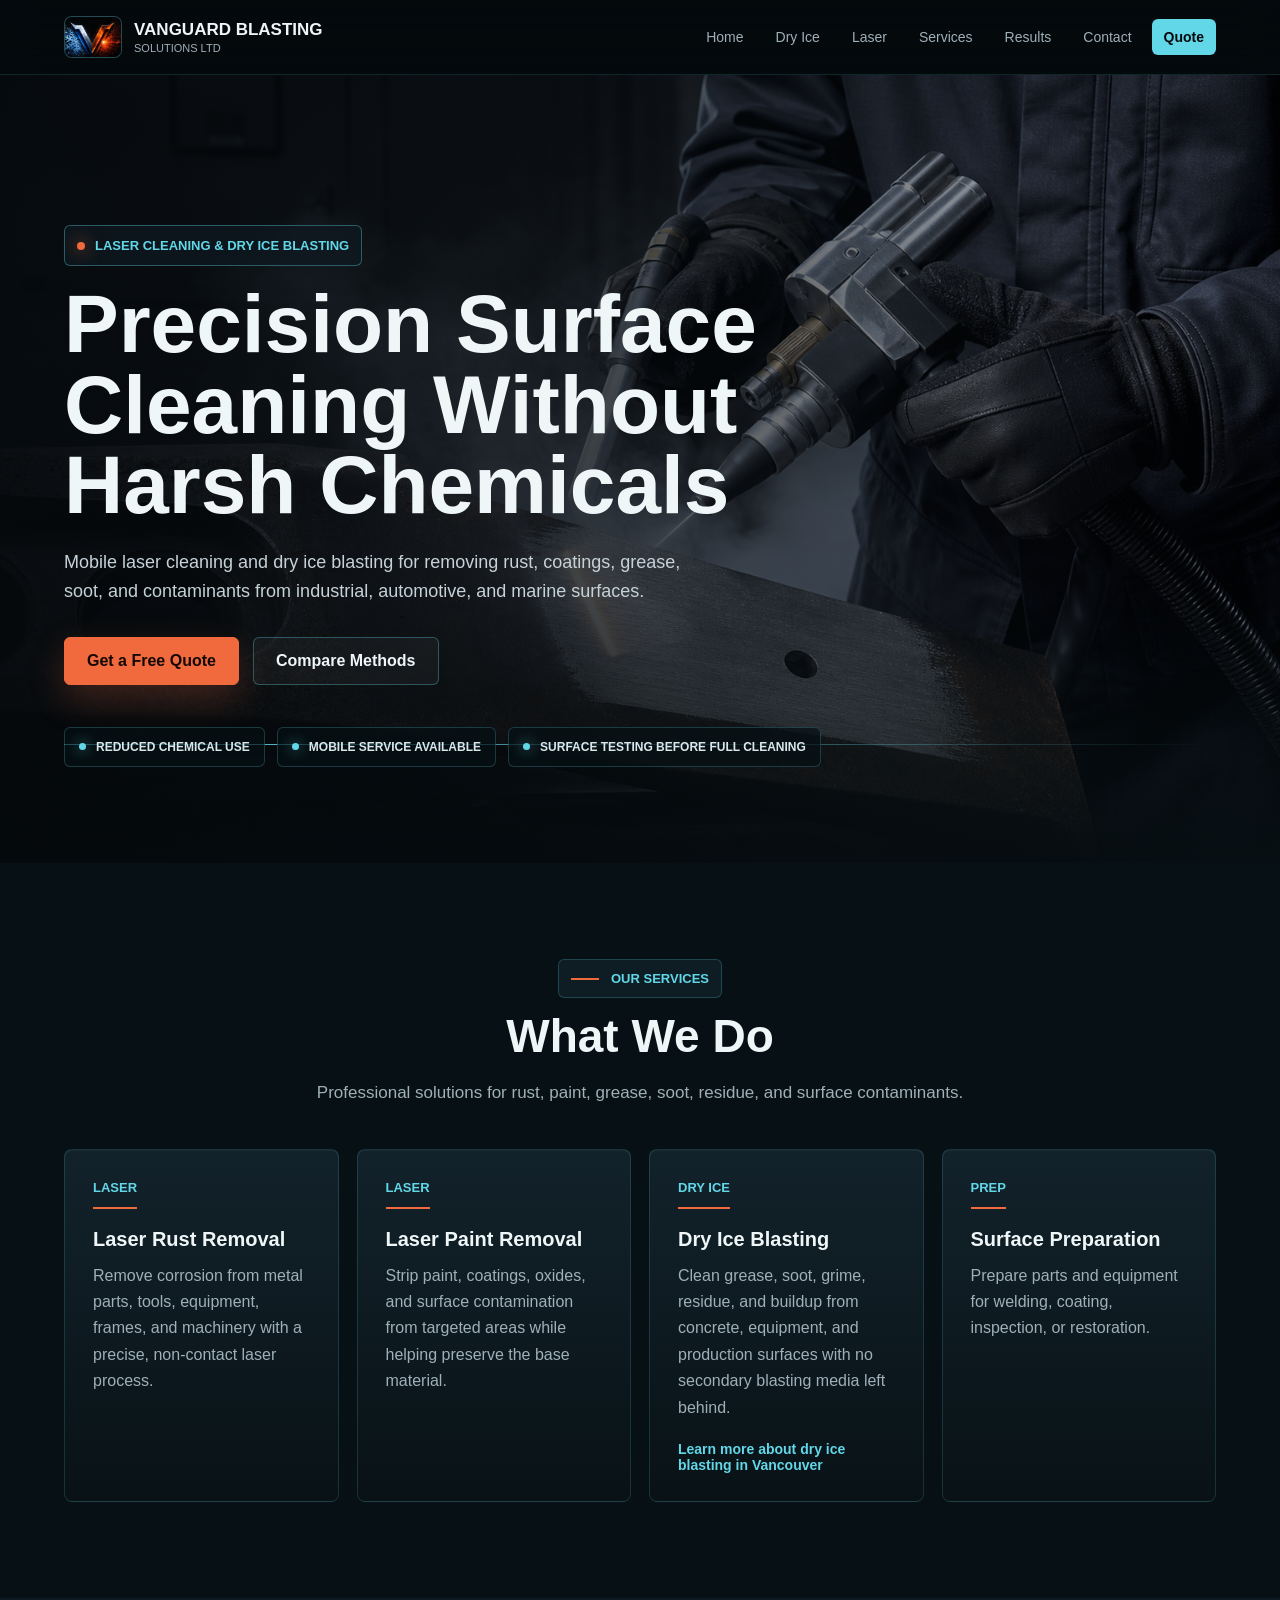
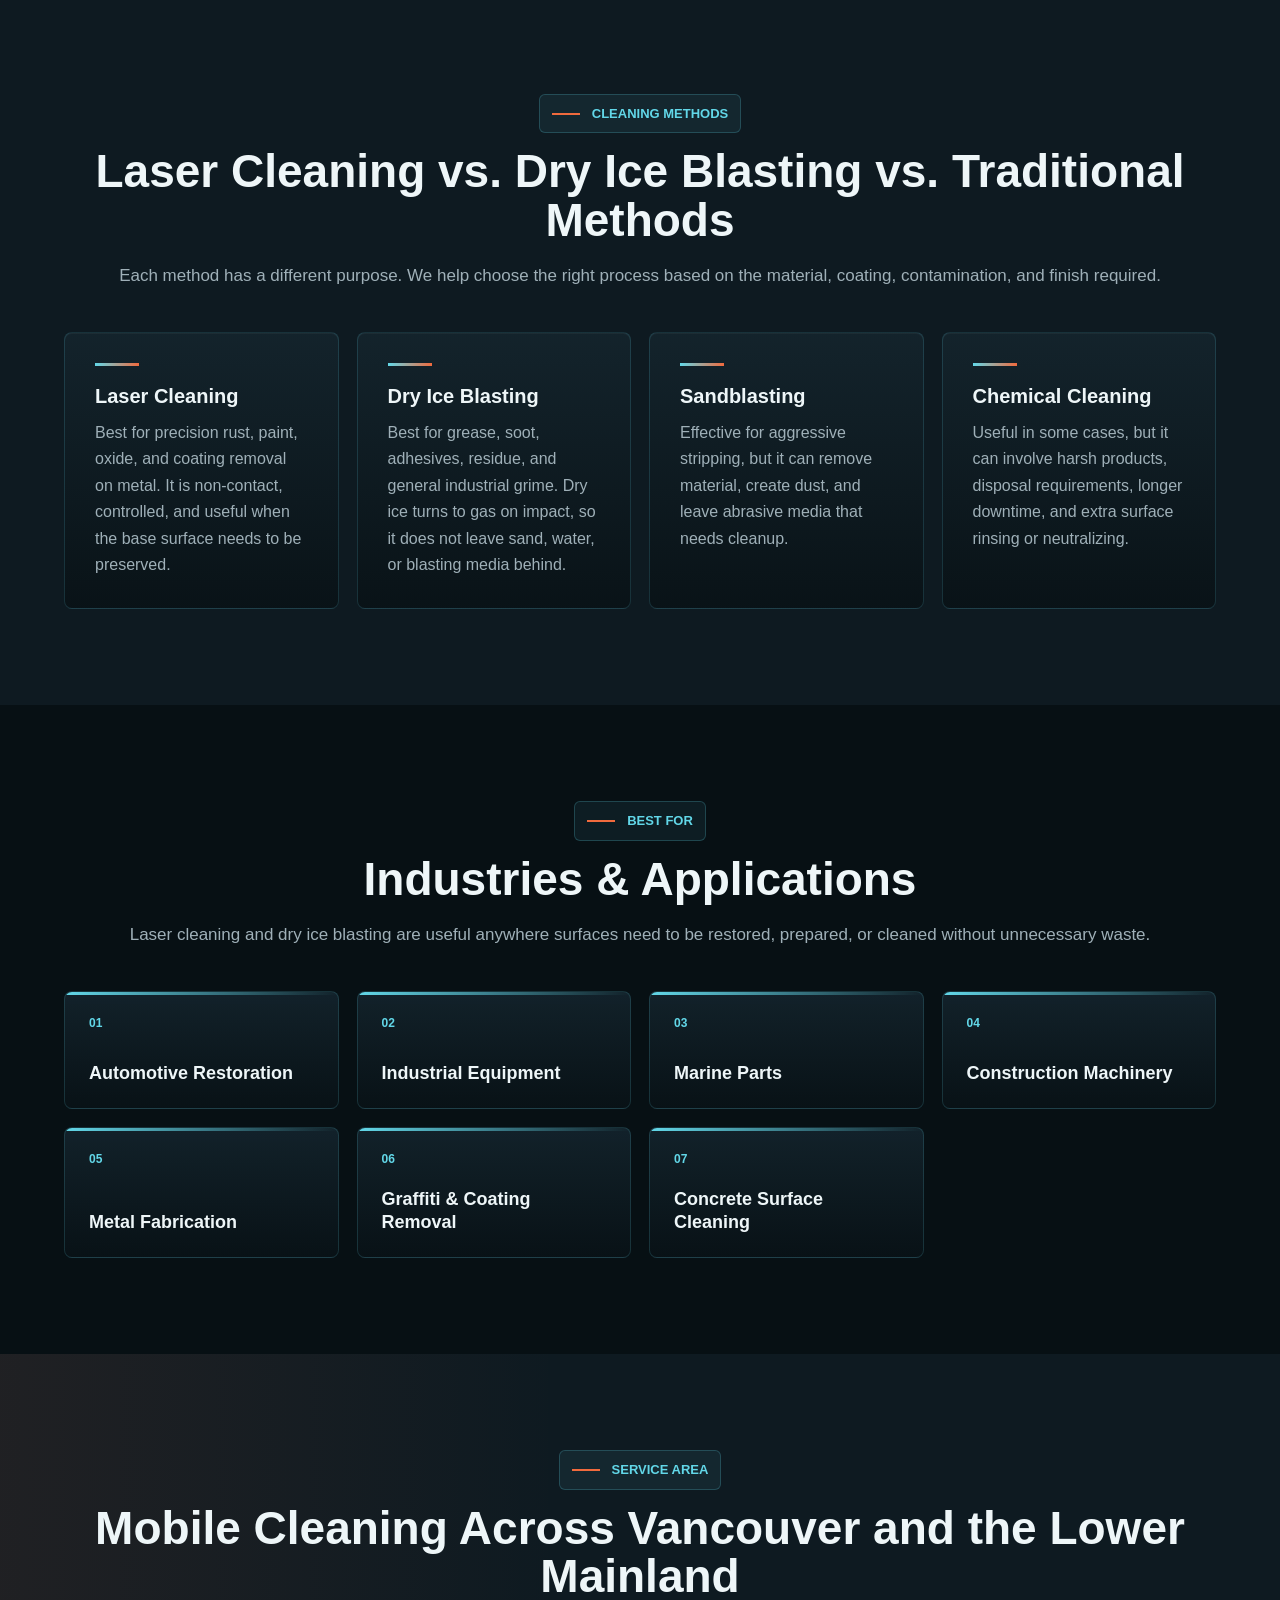
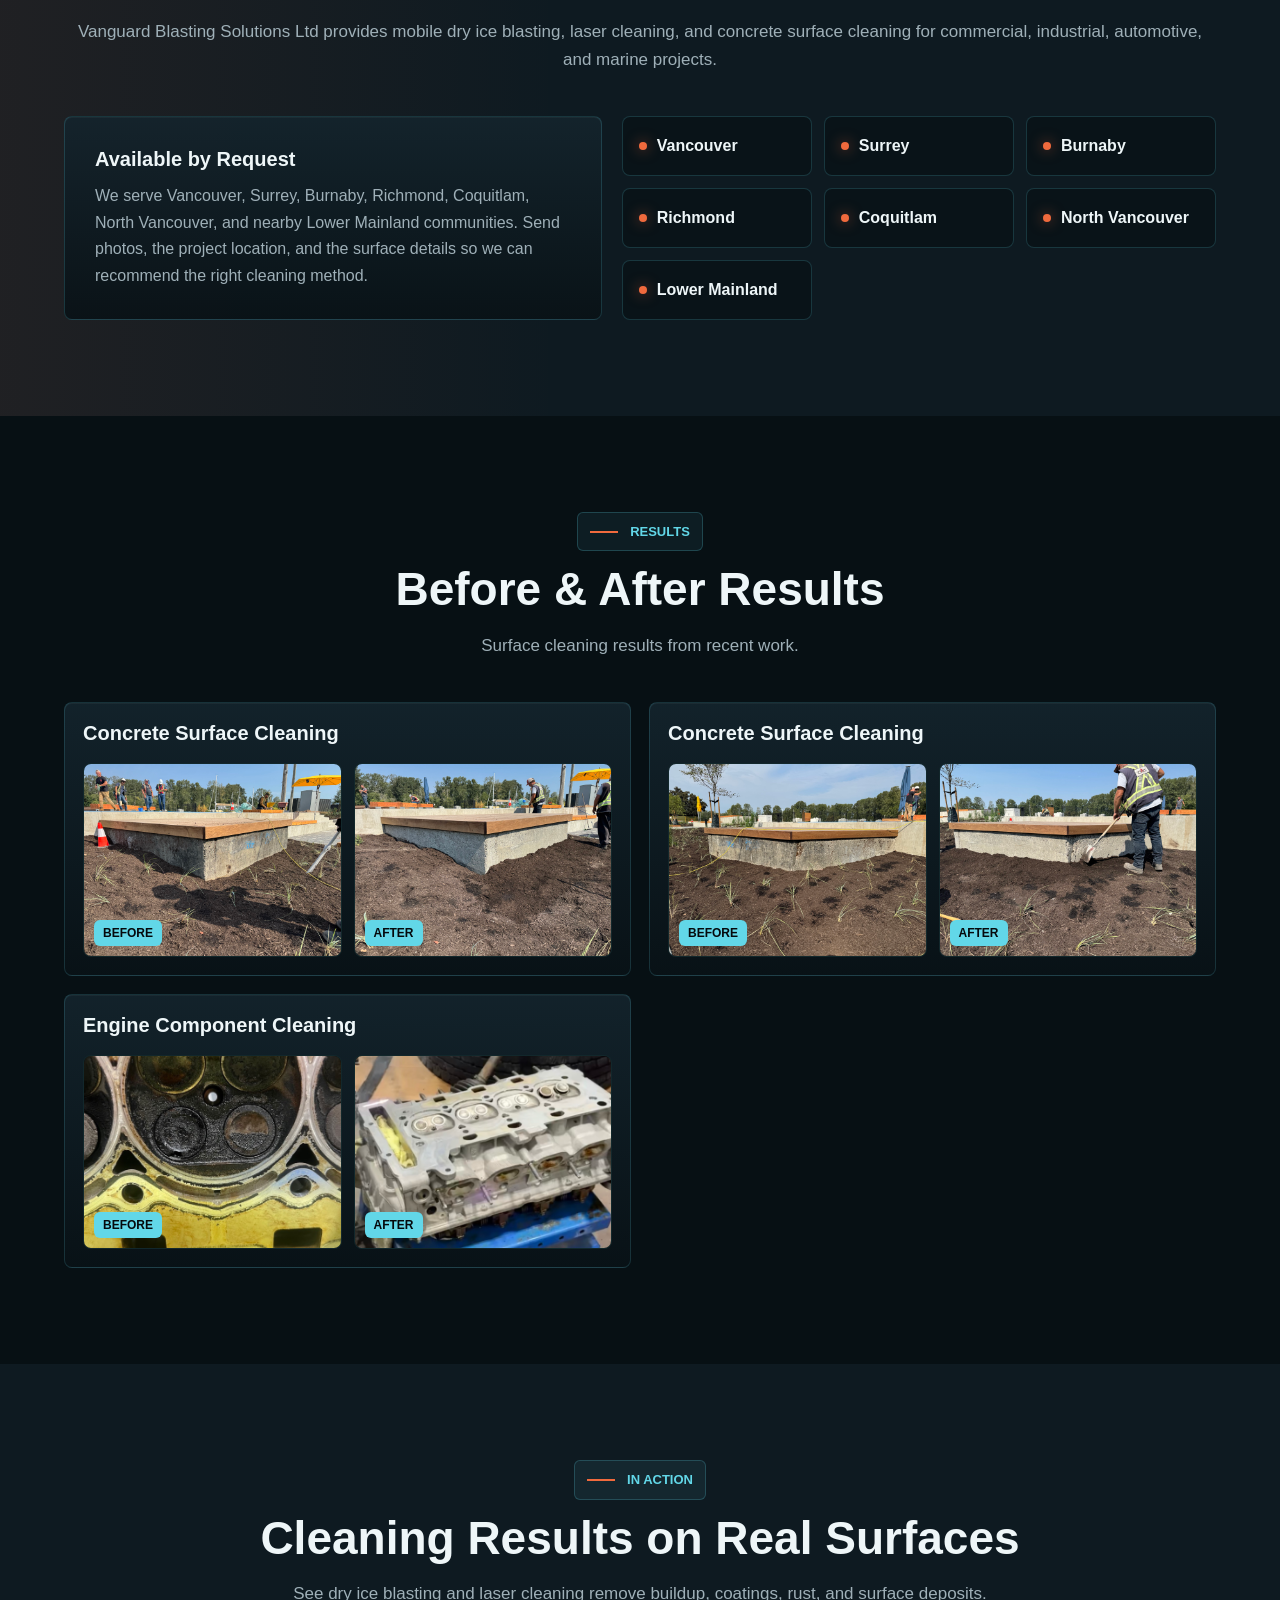
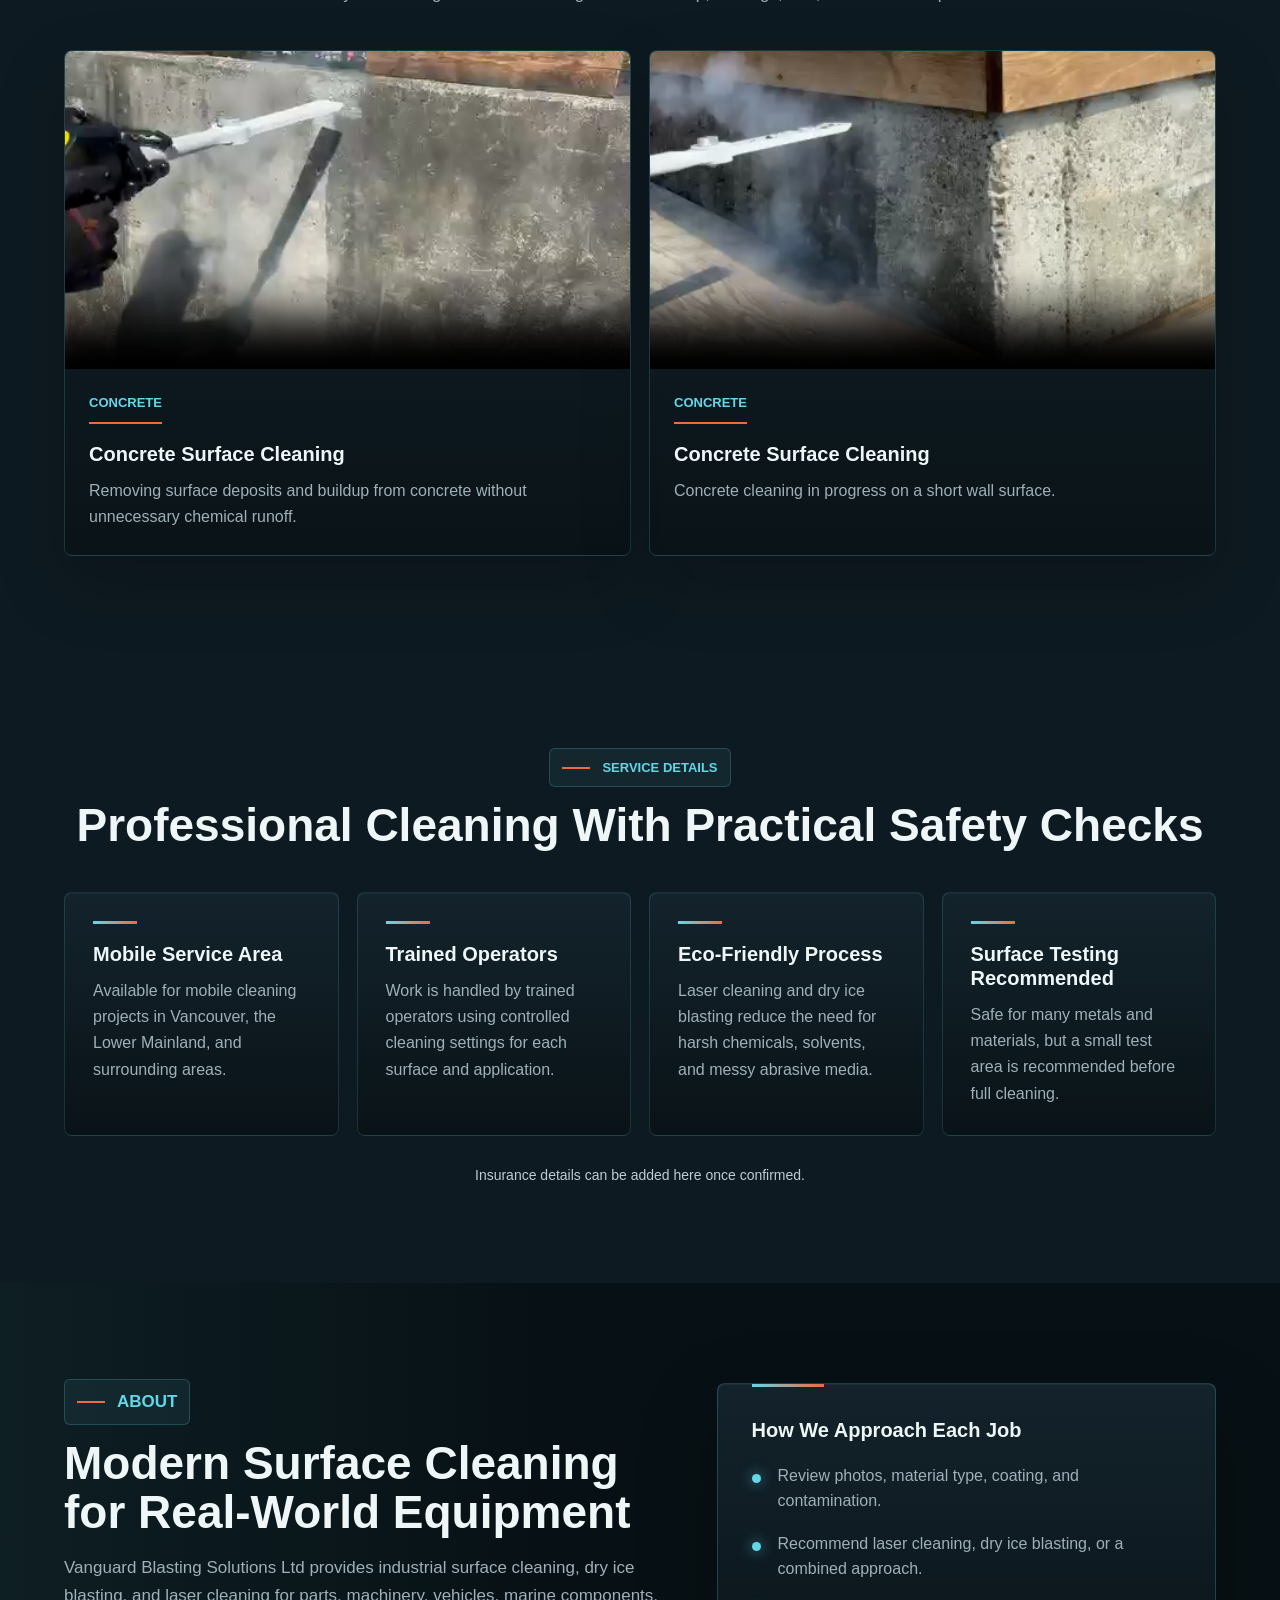
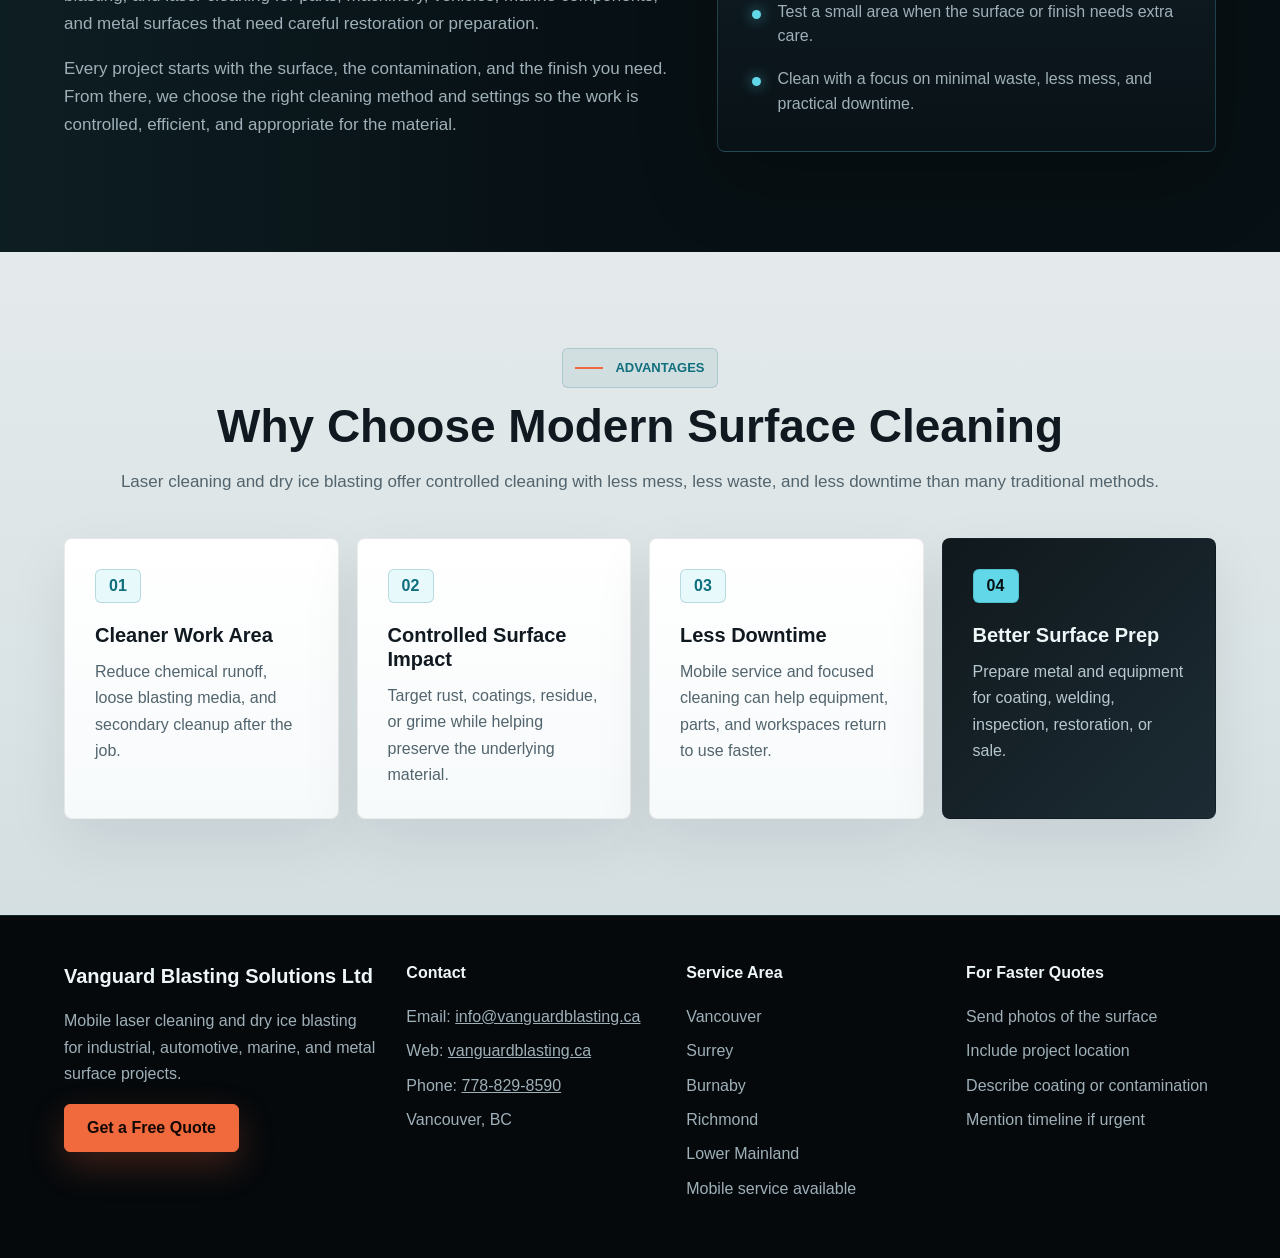
==== commit a5268a10: "Add laser cleaning service page Create a dedicated laser cleaning Vancouver page with service copy, " ====
--- a/vanguardblasting.ca/index.html
+++ b/vanguardblasting.ca/index.html
@@ -108,6 +108,7 @@
     <nav>
         <a href="/">Home</a>
         <a href="/dry-ice-blasting-vancouver/">Dry Ice</a>
+        <a href="/laser-cleaning-vancouver/">Laser</a>
         <a href="/#services">Services</a>
         <a href="/#before-after">Results</a>
         <a href="/contact-us/">Contact</a>
--- a/vanguardblasting.ca/style.css
+++ b/vanguardblasting.ca/style.css
@@ -606,6 +606,19 @@
     grid-template-columns: repeat(auto-fit, minmax(250px, 1fr));
 }
 
+.service-explainer {
+    max-width: 900px;
+    margin: 26px auto 0;
+    color: #c5d2d8;
+    font-size: 17px;
+    line-height: 1.75;
+    text-align: left;
+}
+
+.service-explainer p:last-child {
+    margin-bottom: 0;
+}
+
 .service-feature,
 .faq-item {
     padding: 28px;
